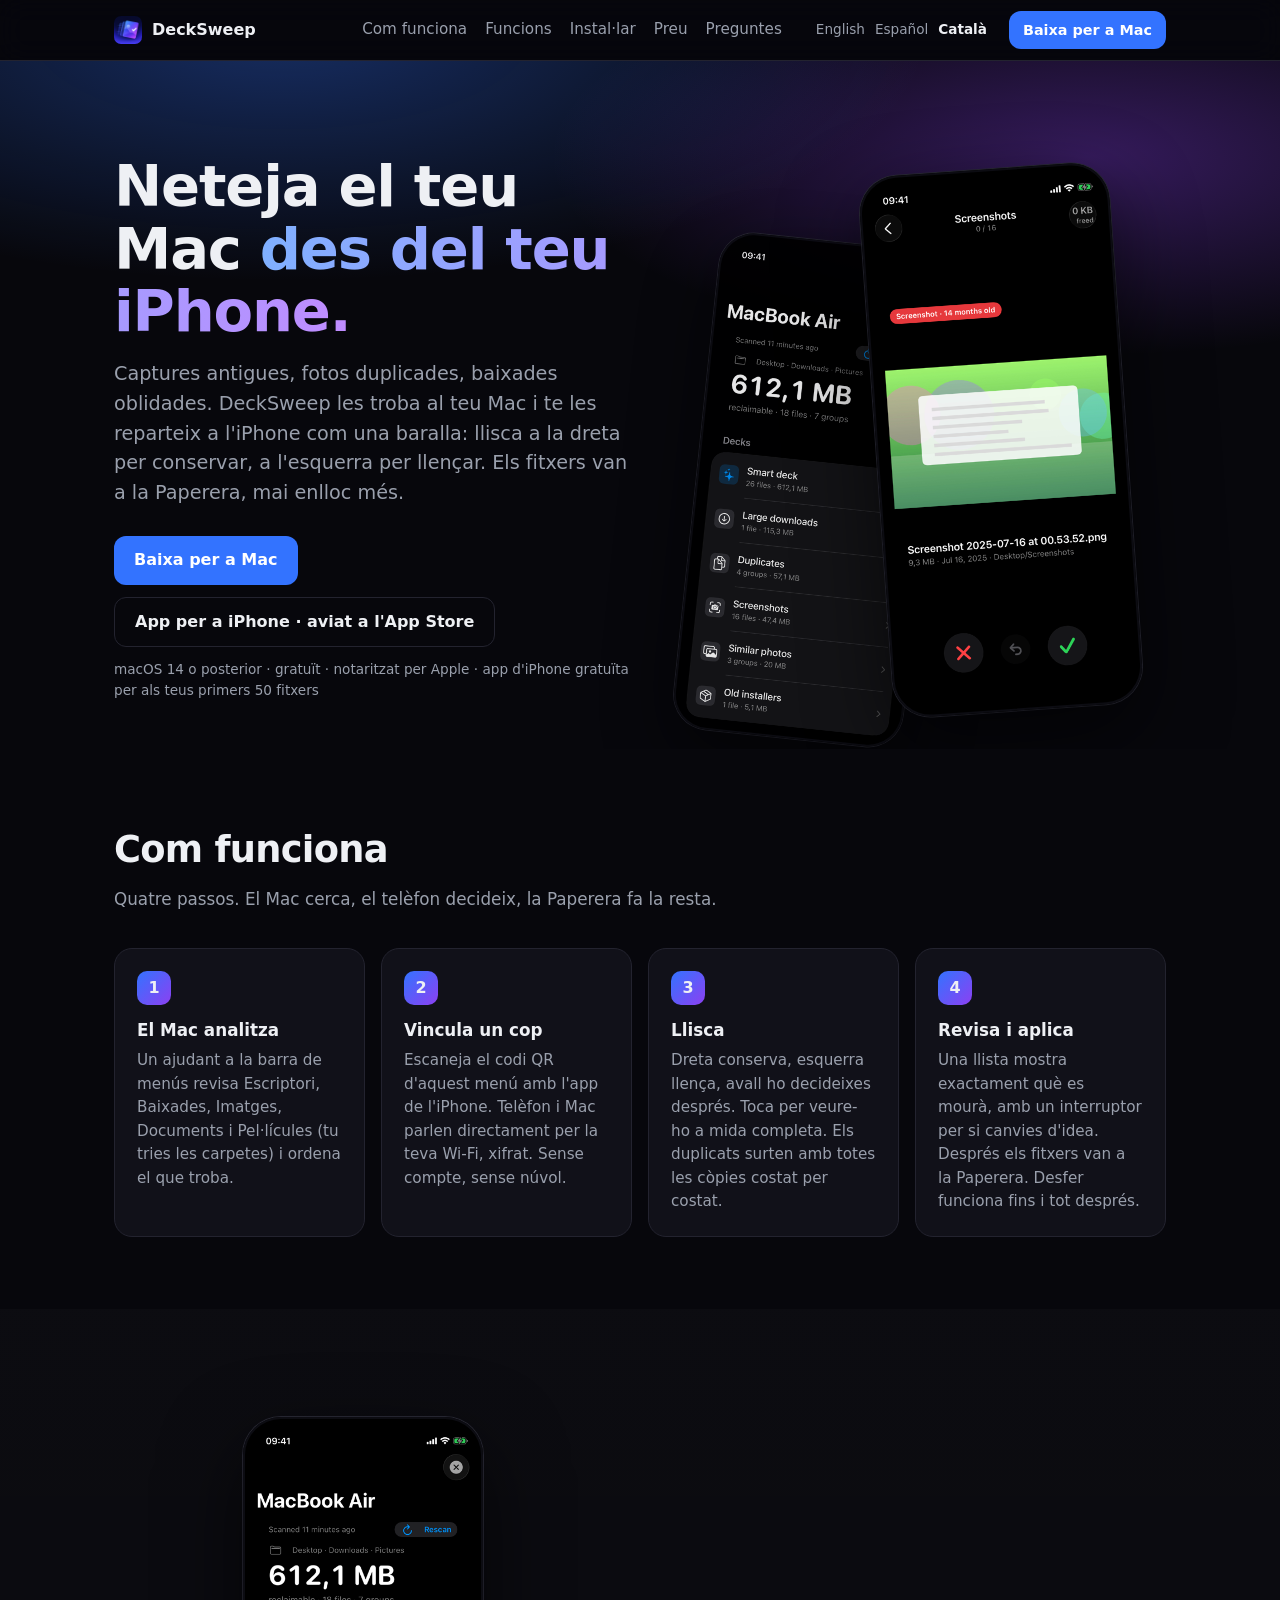
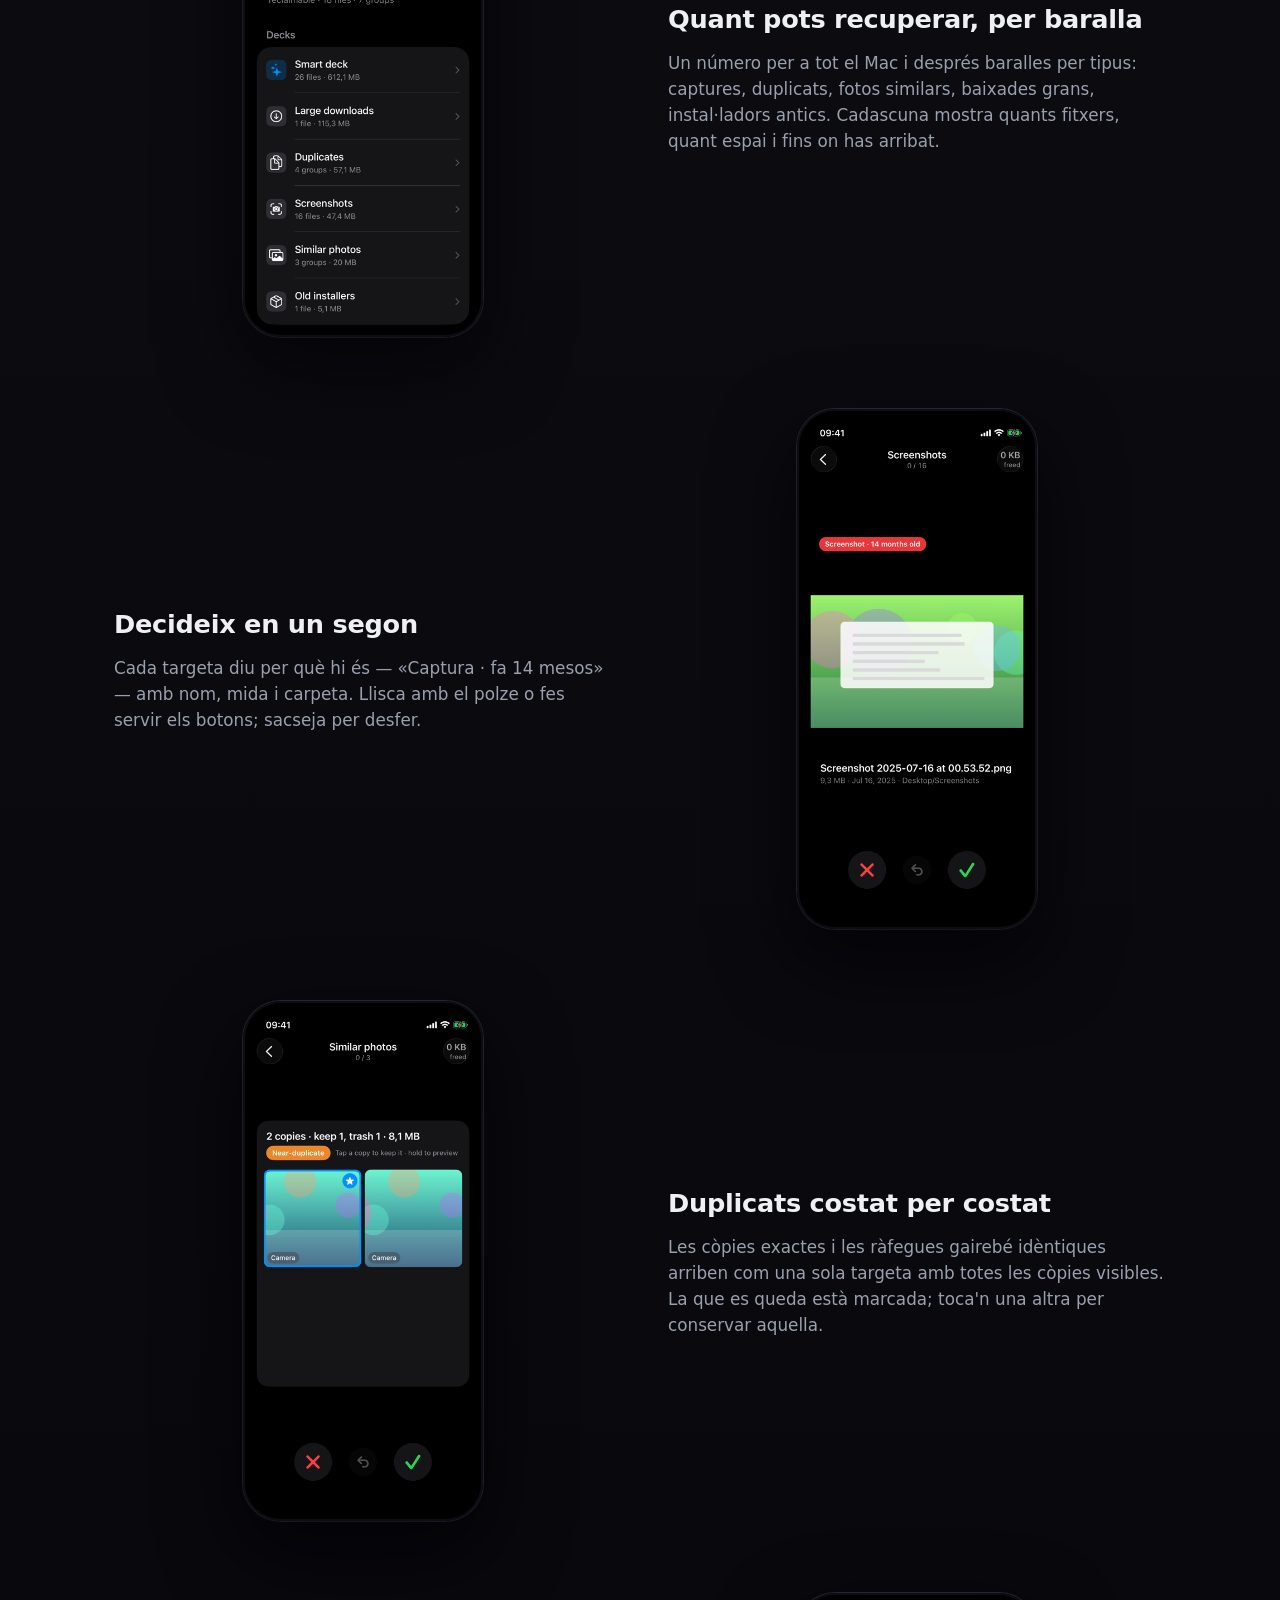
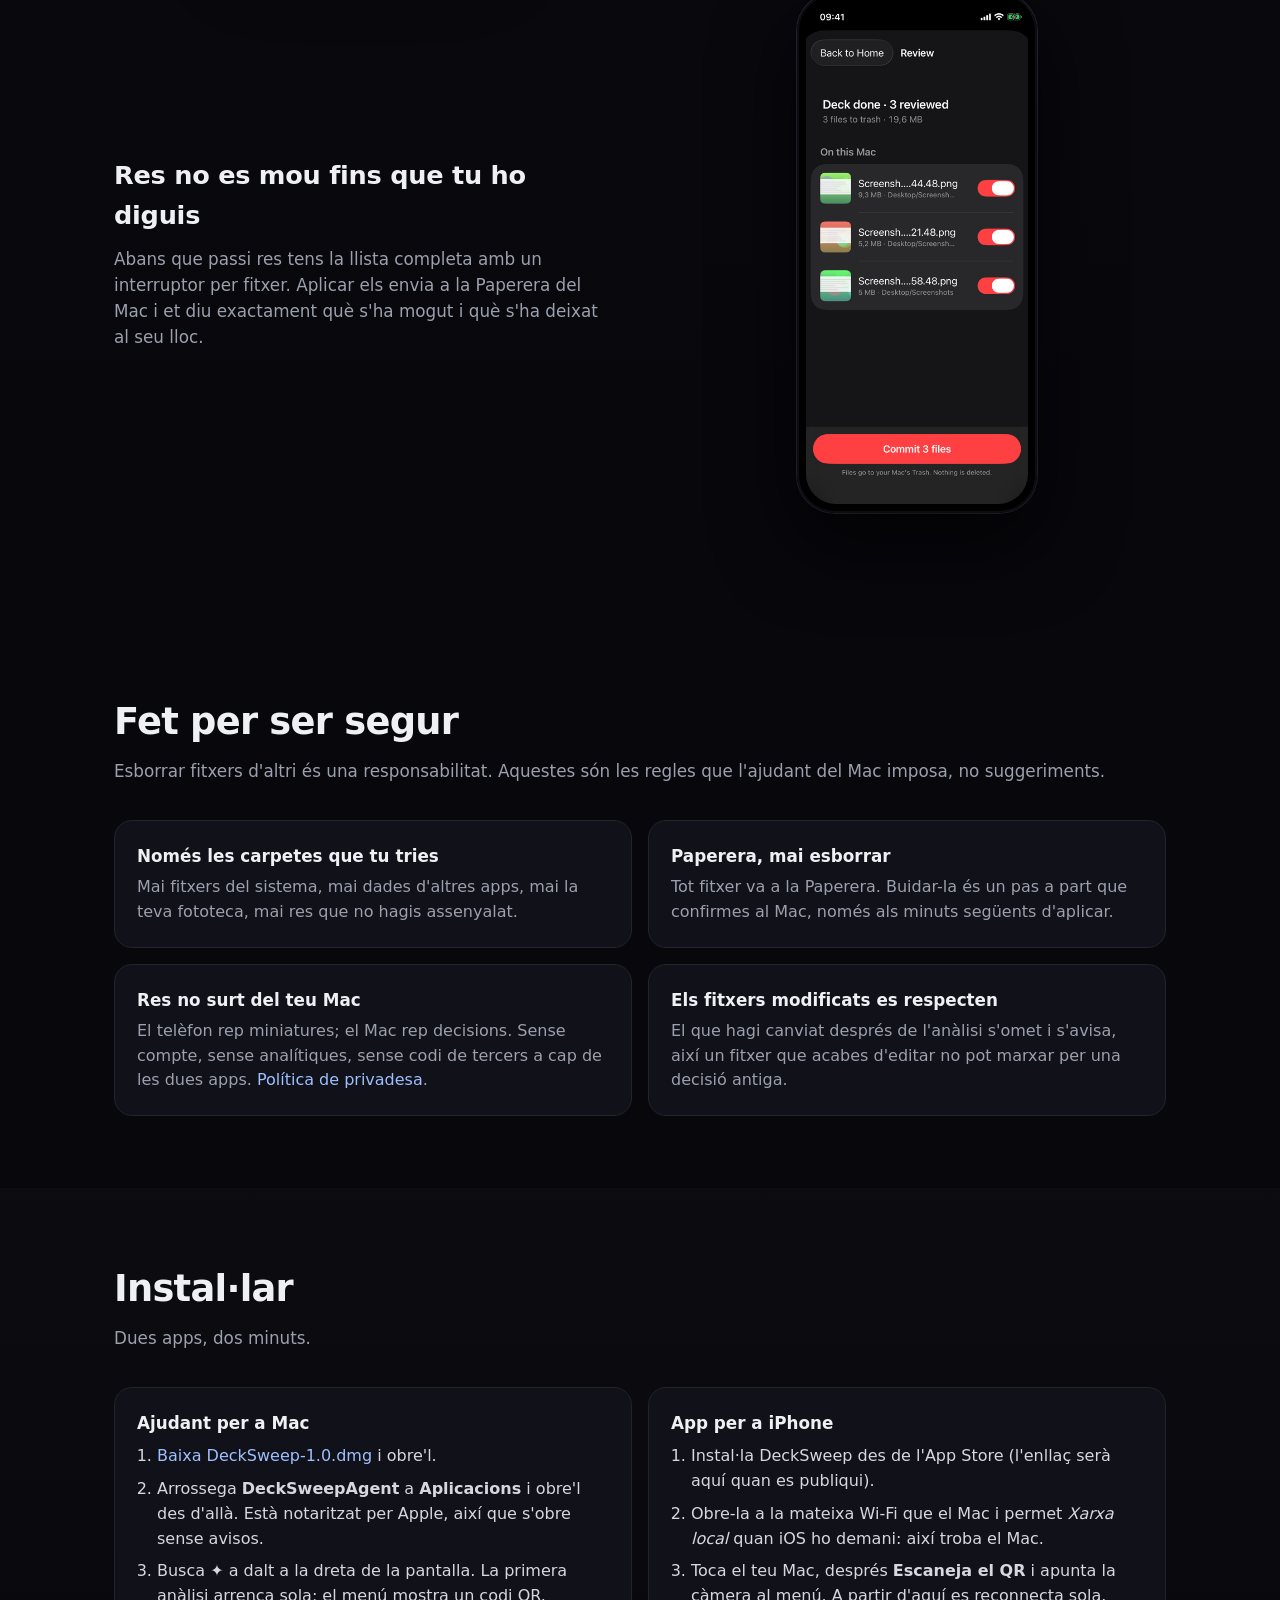
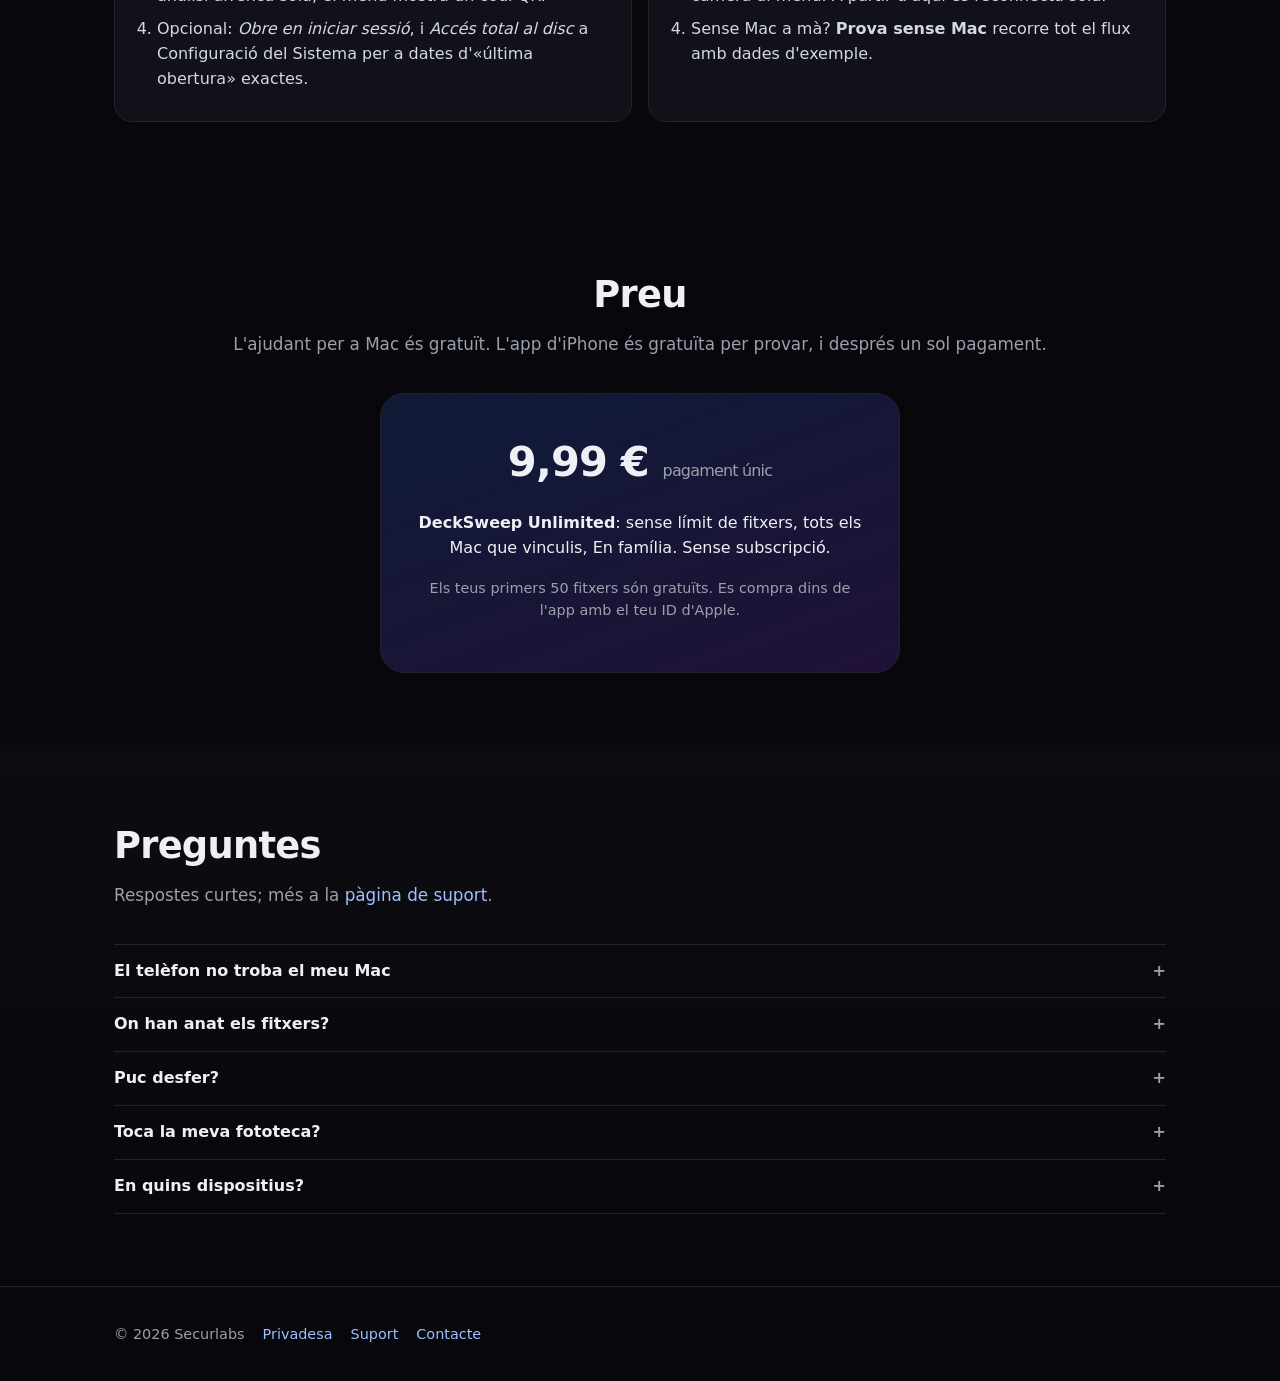
==== ca/index.html @ a32e31b1 "Site in en/es/ca with language switcher and hreflang" ====
<!doctype html><html lang="ca"><head><meta charset="utf-8"><meta name="viewport" content="width=device-width,initial-scale=1"><title>DeckSweep — neteja el teu Mac lliscant des de l'iPhone</title><meta name="description" content="Un ajudant al Mac troba captures antigues, duplicats i baixades oblidades; tu els repasses lliscant a l&#x27;iPhone. Els fitxers van a la Paperera; res no surt del teu Mac."><link rel="alternate" hreflang="en" href="https://decksweep.securlabs.net/"><link rel="alternate" hreflang="es" href="https://decksweep.securlabs.net/es/"><link rel="alternate" hreflang="ca" href="https://decksweep.securlabs.net/ca/"><link rel="alternate" hreflang="x-default" href="https://decksweep.securlabs.net/"><link rel="icon" href="../img/icon.png"><link rel="stylesheet" href="../style.css?v=4"></head><body><nav><div class="wrap"><a class="brand" href="/ca/"><img src="../img/icon.png" alt="">DeckSweep</a><div class="links"><a href="#how">Com funciona</a><a href="#features">Funcions</a><a href="#install">Instal·lar</a><a href="#price">Preu</a><a href="#faq">Preguntes</a></div><div class="langs"><a class="" href="/">English</a><a class="" href="/es/">Español</a><a class="on" href="/ca/">Català</a></div><a class="btn small" href="../DeckSweep-1.0.dmg">Baixa per a Mac</a></div></nav><header class="hero"><div class="wrap"><div><h1>Neteja el teu Mac <span>des del teu iPhone.</span></h1><p class="sub">Captures antigues, fotos duplicades, baixades oblidades. DeckSweep les troba al teu Mac i te les reparteix a l'iPhone com una baralla: llisca a la dreta per conservar, a l'esquerra per llençar. Els fitxers van a la Paperera, mai enlloc més.</p><div class="cta"><a class="btn" href="../DeckSweep-1.0.dmg">Baixa per a Mac</a><a class="btn ghost" href="#install">App per a iPhone · aviat a l'App Store</a><span class="note">macOS 14 o posterior · gratuït · notaritzat per Apple · app d'iPhone gratuïta per als teus primers 50 fitxers</span></div></div><div class="phones"><div class="phone back"><img src="../img/01-home.png" alt=""></div><div class="phone front"><img src="../img/02-swipe.png" alt=""></div></div></div></header><section id="how"><div class="wrap"><h2>Com funciona</h2><p class="kicker">Quatre passos. El Mac cerca, el telèfon decideix, la Paperera fa la resta.</p><div class="steps"><div class="step"><div class="n">1</div><h3>El Mac analitza</h3><p>Un ajudant a la barra de menús revisa Escriptori, Baixades, Imatges, Documents i Pel·lícules (tu tries les carpetes) i ordena el que troba.</p></div><div class="step"><div class="n">2</div><h3>Vincula un cop</h3><p>Escaneja el codi QR d'aquest menú amb l'app de l'iPhone. Telèfon i Mac parlen directament per la teva Wi‑Fi, xifrat. Sense compte, sense núvol.</p></div><div class="step"><div class="n">3</div><h3>Llisca</h3><p>Dreta conserva, esquerra llença, avall ho decideixes després. Toca per veure-ho a mida completa. Els duplicats surten amb totes les còpies costat per costat.</p></div><div class="step"><div class="n">4</div><h3>Revisa i aplica</h3><p>Una llista mostra exactament què es mourà, amb un interruptor per si canvies d'idea. Després els fitxers van a la Paperera. Desfer funciona fins i tot després.</p></div></div></div></section><section id="features" class="alt"><div class="wrap"><div class="feature"><div class="shot"><div class="phone"><img src="../img/01-home.png" alt=""></div></div><div><h3>Quant pots recuperar, per baralla</h3><p>Un número per a tot el Mac i després baralles per tipus: captures, duplicats, fotos similars, baixades grans, instal·ladors antics. Cadascuna mostra quants fitxers, quant espai i fins on has arribat.</p></div></div><div class="feature"><div class="shot"><div class="phone"><img src="../img/02-swipe.png" alt=""></div></div><div><h3>Decideix en un segon</h3><p>Cada targeta diu per què hi és — «Captura · fa 14 mesos» — amb nom, mida i carpeta. Llisca amb el polze o fes servir els botons; sacseja per desfer.</p></div></div><div class="feature"><div class="shot"><div class="phone"><img src="../img/03-group.png" alt=""></div></div><div><h3>Duplicats costat per costat</h3><p>Les còpies exactes i les ràfegues gairebé idèntiques arriben com una sola targeta amb totes les còpies visibles. La que es queda està marcada; toca'n una altra per conservar aquella.</p></div></div><div class="feature"><div class="shot"><div class="phone"><img src="../img/04-review.png" alt=""></div></div><div><h3>Res no es mou fins que tu ho diguis</h3><p>Abans que passi res tens la llista completa amb un interruptor per fitxer. Aplicar els envia a la Paperera del Mac i et diu exactament què s'ha mogut i què s'ha deixat al seu lloc.</p></div></div></div></section><section><div class="wrap"><h2>Fet per ser segur</h2><p class="kicker">Esborrar fitxers d'altri és una responsabilitat. Aquestes són les regles que l'ajudant del Mac imposa, no suggeriments.</p><div class="cards"><div class="card"><h3>Només les carpetes que tu tries</h3><p>Mai fitxers del sistema, mai dades d'altres apps, mai la teva fototeca, mai res que no hagis assenyalat.</p></div><div class="card"><h3>Paperera, mai esborrar</h3><p>Tot fitxer va a la Paperera. Buidar-la és un pas a part que confirmes al Mac, només als minuts següents d'aplicar.</p></div><div class="card"><h3>Res no surt del teu Mac</h3><p>El telèfon rep miniatures; el Mac rep decisions. Sense compte, sense analítiques, sense codi de tercers a cap de les dues apps. <a href="/ca/privacy/">Política de privadesa</a>.</p></div><div class="card"><h3>Els fitxers modificats es respecten</h3><p>El que hagi canviat després de l'anàlisi s'omet i s'avisa, així un fitxer que acabes d'editar no pot marxar per una decisió antiga.</p></div></div></div></section><section id="install" class="alt"><div class="wrap"><h2>Instal·lar</h2><p class="kicker">Dues apps, dos minuts.</p><div class="install"><div class="card"><h3>Ajudant per a Mac</h3><ol><li><a href="../DeckSweep-1.0.dmg">Baixa DeckSweep-1.0.dmg</a> i obre'l.</li><li>Arrossega <b>DeckSweepAgent</b> a <b>Aplicacions</b> i obre'l des d'allà. Està notaritzat per Apple, així que s'obre sense avisos.</li><li>Busca ✦ a dalt a la dreta de la pantalla. La primera anàlisi arrenca sola; el menú mostra un codi QR.</li><li>Opcional: <i>Obre en iniciar sessió</i>, i <i>Accés total al disc</i> a Configuració del Sistema per a dates d'«última obertura» exactes.</li></ol></div><div class="card"><h3>App per a iPhone</h3><ol><li>Instal·la DeckSweep des de l'App Store (l'enllaç serà aquí quan es publiqui).</li><li>Obre-la a la mateixa Wi‑Fi que el Mac i permet <i>Xarxa local</i> quan iOS ho demani: així troba el Mac.</li><li>Toca el teu Mac, després <b>Escaneja el QR</b> i apunta la càmera al menú. A partir d'aquí es reconnecta sola.</li><li>Sense Mac a mà? <b>Prova sense Mac</b> recorre tot el flux amb dades d'exemple.</li></ol></div></div></div></section><section id="price"><div class="wrap"><h2 style="text-align:center">Preu</h2><p class="kicker" style="text-align:center">L'ajudant per a Mac és gratuït. L'app d'iPhone és gratuïta per provar, i després un sol pagament.</p><div class="price"><div class="big">9,99 € <small>pagament únic</small></div><p><b>DeckSweep Unlimited</b>: sense límit de fitxers, tots els Mac que vinculis, En família. Sense subscripció.</p><p class="note" style="color:var(--muted);font-size:.9rem">Els teus primers 50 fitxers són gratuïts. Es compra dins de l'app amb el teu ID d'Apple.</p></div></div></section><section id="faq" class="alt"><div class="wrap"><h2>Preguntes</h2><p class="kicker">Respostes curtes; més a la <a href="/ca/support/">pàgina de suport</a>.</p><details><summary>El telèfon no troba el meu Mac</summary><p>Tots dos a la mateixa Wi‑Fi, ✦ a la barra de menús del Mac, i <i>Xarxa local</i> permesa per a DeckSweep a la Configuració d'iOS.</p></details><details><summary>On han anat els fitxers?</summary><p>A la Paperera del teu Mac. Finder → Paperera, o <i>Mostra la Paperera</i> al menú. Res no s'esborra fins que buidis la Paperera tu mateix.</p></details><details><summary>Puc desfer?</summary><p>Sacseja el telèfon per a l'últim lliscament; fes servir la llista de revisió abans d'aplicar; després d'aplicar, el menú del Mac retorna els fitxers mentre encara siguin a la Paperera.</p></details><details><summary>Toca la meva fototeca?</summary><p>No. Mai no entra a fototeques, apps ni altres paquets.</p></details><details><summary>En quins dispositius?</summary><p>macOS 14 Sonoma o posterior, Apple silicon o Intel. iPhone amb iOS 17 o posterior.</p></details></div></section><footer><div class="wrap"><span>© 2026 Securlabs</span><a href="/ca/privacy/">Privadesa</a><a href="/ca/support/">Suport</a><a href="mailto:a.estevez@gmail.com">Contacte</a></div></footer></body></html>
---- style.css ----
:root{color-scheme:dark;--bg:#07070c;--panel:#111119;--line:#23232f;--text:#eef0f4;--muted:#9aa0ad;--accent:#3373ff;--accent2:#8c40f2;--radius:18px}
*{box-sizing:border-box}html{scroll-behavior:smooth}
body{margin:0;font-family:-apple-system,BlinkMacSystemFont,"SF Pro Text",Inter,system-ui,sans-serif;background:var(--bg);color:var(--text);line-height:1.55;-webkit-font-smoothing:antialiased}
a{color:#9ec0ff;text-decoration:none}a:hover{text-decoration:underline}
.wrap{max-width:1100px;margin:0 auto;padding:0 24px}
/* nav */
nav{position:sticky;top:0;z-index:10;backdrop-filter:saturate(180%) blur(14px);background:rgba(7,7,12,.7);border-bottom:1px solid var(--line)}
nav .wrap{display:flex;align-items:center;gap:22px;height:60px}
nav .brand{display:flex;align-items:center;gap:10px;font-weight:700;color:var(--text)}nav .brand img{width:28px;height:28px;border-radius:7px}
nav .links{display:flex;gap:18px;margin-left:auto;font-size:.95rem}nav .links a{color:var(--muted)}nav .links a:hover{color:var(--text);text-decoration:none}
.btn{display:inline-flex;align-items:center;gap:8px;background:var(--accent);color:#fff;padding:12px 20px;border-radius:12px;font-weight:600;white-space:nowrap}
.btn:hover{text-decoration:none;filter:brightness(1.08)}.btn.ghost{background:transparent;border:1px solid var(--line);color:var(--text)}
.btn.small{padding:8px 14px;font-size:.9rem}
/* hero */
.hero{position:relative;overflow:hidden;padding:88px 0 40px}
.hero::before{content:"";position:absolute;inset:-40% -20% auto -20%;height:120%;background:radial-gradient(60% 50% at 30% 30%,rgba(51,115,255,.35),transparent 60%),radial-gradient(50% 40% at 75% 45%,rgba(140,64,242,.35),transparent 60%);pointer-events:none}
.hero .wrap{position:relative;display:grid;grid-template-columns:1.1fr 1fr;gap:48px;align-items:center}
.hero h1{font-size:clamp(2.4rem,5vw,3.6rem);line-height:1.08;letter-spacing:-.02em;margin:0 0 16px}
.hero h1 span{background:linear-gradient(90deg,#7fb0ff,#c08cff);-webkit-background-clip:text;background-clip:text;color:transparent}
.hero p.sub{font-size:1.2rem;color:var(--muted);margin:0 0 28px;max-width:34rem}
.cta{display:flex;flex-wrap:wrap;gap:12px;align-items:center}.cta .note{width:100%;font-size:.85rem;color:var(--muted)}
/* phones */
.phones{position:relative;height:560px}
.phone{position:absolute;width:250px;aspect-ratio:9/19.5;background:#000;border-radius:38px;padding:9px;box-shadow:0 30px 80px rgba(0,0,0,.6),0 0 0 1px #2a2a36,inset 0 0 0 2px #0c0c12}
.phone img{width:100%;height:100%;object-fit:cover;border-radius:30px;display:block}
.phone.front{right:40px;top:20px;transform:rotate(-4deg)}.phone.back{right:230px;top:70px;transform:rotate(6deg) scale(.92);opacity:.9}
/* sections */
section{padding:72px 0}section.alt{background:linear-gradient(180deg,rgba(255,255,255,.02),transparent)}
h2{font-size:clamp(1.7rem,3vw,2.3rem);letter-spacing:-.02em;margin:0 0 8px}p.kicker{color:var(--muted);margin:0 0 36px;font-size:1.05rem}
.steps{display:grid;grid-template-columns:repeat(4,1fr);gap:16px}
.step{background:var(--panel);border:1px solid var(--line);border-radius:var(--radius);padding:22px}
.step .n{width:34px;height:34px;border-radius:10px;background:linear-gradient(135deg,var(--accent),var(--accent2));display:grid;place-items:center;font-weight:700;margin-bottom:12px}
.step h3{margin:0 0 6px;font-size:1.05rem}.step p{margin:0;color:var(--muted);font-size:.95rem}
.feature{display:grid;grid-template-columns:1fr 1fr;gap:56px;align-items:center;padding:36px 0}
.feature:nth-child(even) .shot{order:2}
.feature h3{font-size:1.6rem;margin:0 0 10px;letter-spacing:-.01em}.feature p{color:var(--muted);font-size:1.05rem;margin:0}
.feature .shot{display:flex;justify-content:center}.feature .phone{position:static;width:240px;transform:none}
.cards{display:grid;grid-template-columns:repeat(2,1fr);gap:16px}
.card{background:var(--panel);border:1px solid var(--line);border-radius:var(--radius);padding:22px}.card h3{margin:0 0 6px;font-size:1.05rem}.card p{margin:0;color:var(--muted)}
.install{display:grid;grid-template-columns:1fr 1fr;gap:16px}.install ol{margin:0;padding-left:20px}.install li{margin:.5em 0;color:#d5d8e0}
.price{max-width:520px;margin:0 auto;text-align:center;background:linear-gradient(160deg,rgba(51,115,255,.18),rgba(140,64,242,.18));border:1px solid var(--line);border-radius:24px;padding:36px}
.price .big{font-size:2.6rem;font-weight:800;letter-spacing:-.02em}.price .big small{font-size:1rem;color:var(--muted);font-weight:500}
details{border-top:1px solid var(--line);padding:14px 0}details:last-child{border-bottom:1px solid var(--line)}summary{cursor:pointer;font-weight:600;list-style:none;display:flex;justify-content:space-between}summary::after{content:"+";color:var(--muted)}details[open] summary::after{content:"–"}details p{color:var(--muted);margin:10px 0 0}
footer{padding:36px 0;color:var(--muted);font-size:.9rem;border-top:1px solid var(--line)}footer .wrap{display:flex;gap:18px;flex-wrap:wrap}
/* docs pages */
main.doc{max-width:720px;margin:0 auto;padding:48px 24px}
@media (max-width:860px){.hero{padding-top:40px}.hero .wrap{grid-template-columns:1fr;gap:16px}.phones{height:540px;order:-1;margin-bottom:8px}.phone{width:180px}.phone.front{right:6%;top:0}.phone.back{right:48%;top:36px}.steps,.cards,.install{grid-template-columns:1fr}.feature{grid-template-columns:1fr;gap:24px}.feature:nth-child(even) .shot{order:0}nav .links{display:none}}
.langs{display:flex;gap:10px;font-size:.85rem;margin-left:12px}.langs a{color:var(--muted)}.langs a.on{color:var(--text);font-weight:600}.langs a:hover{text-decoration:none;color:var(--text)}
@media (max-width:860px){.langs{margin-left:auto}}
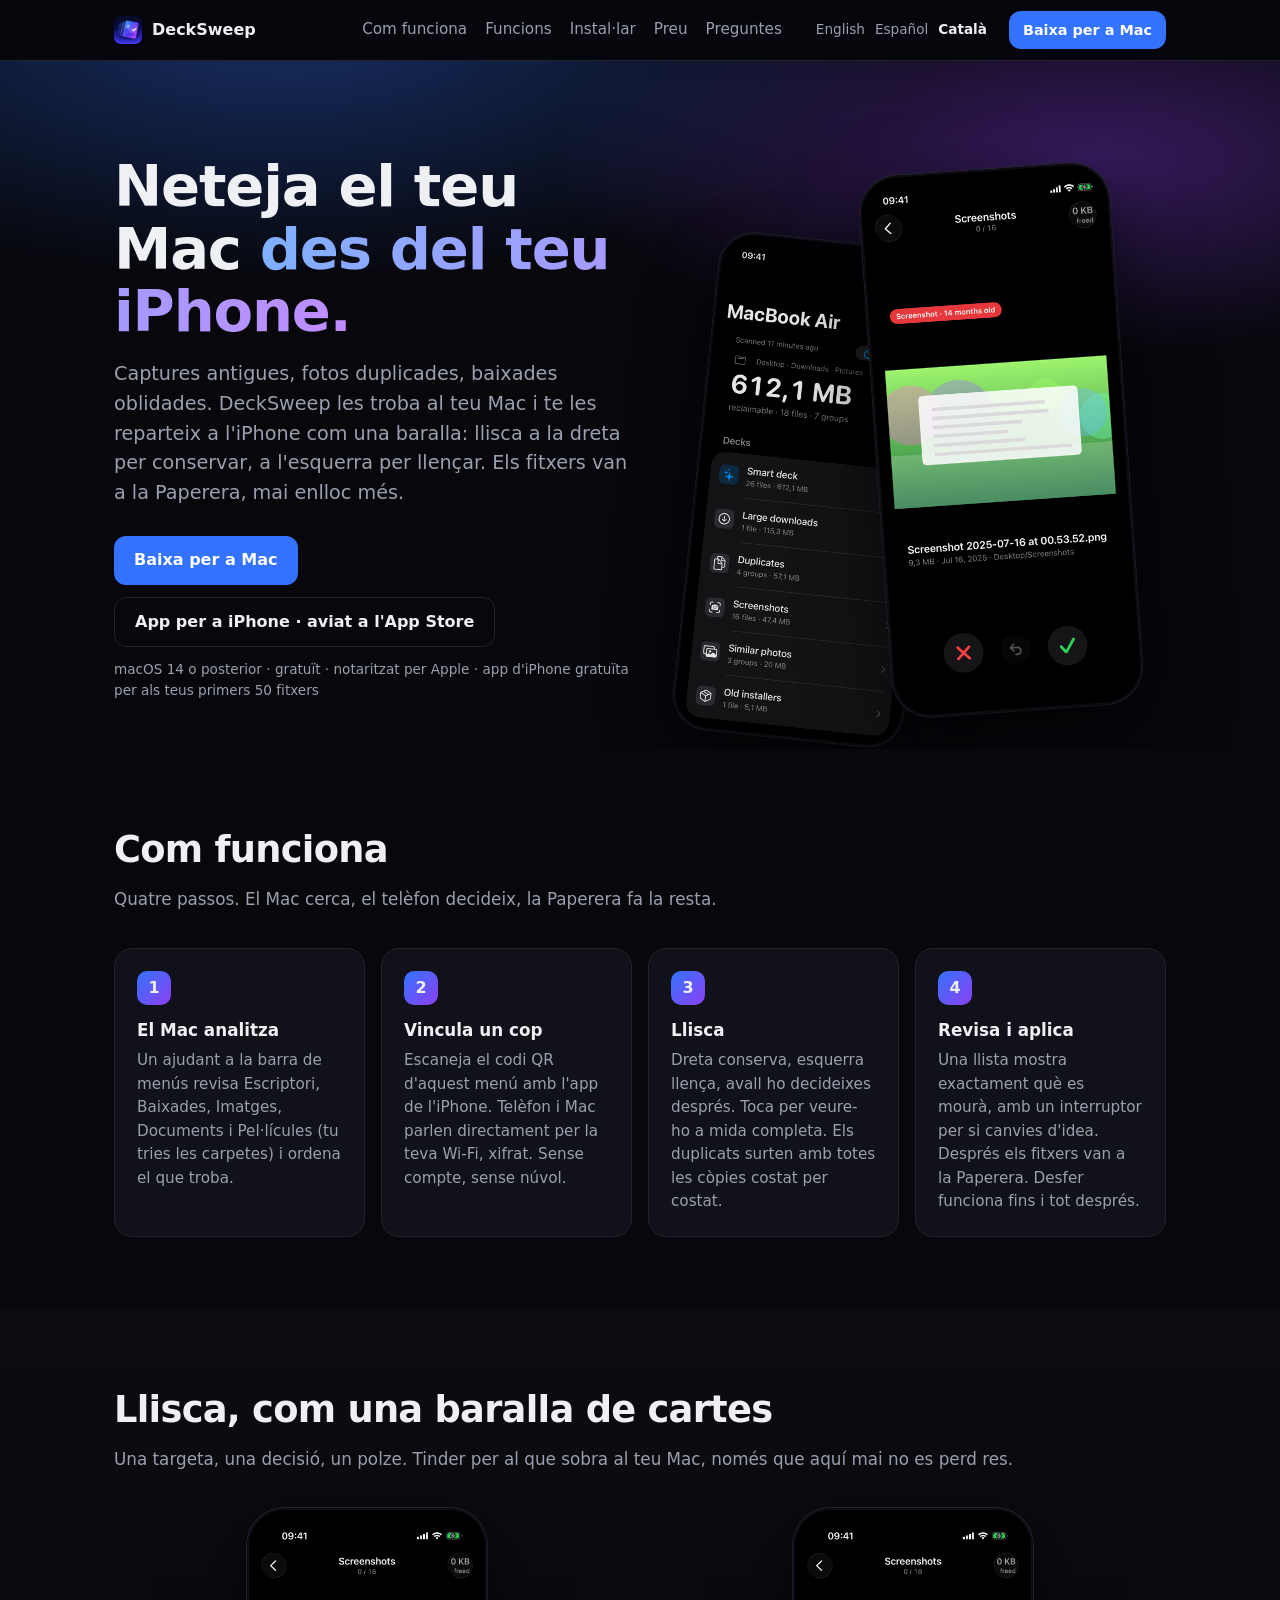
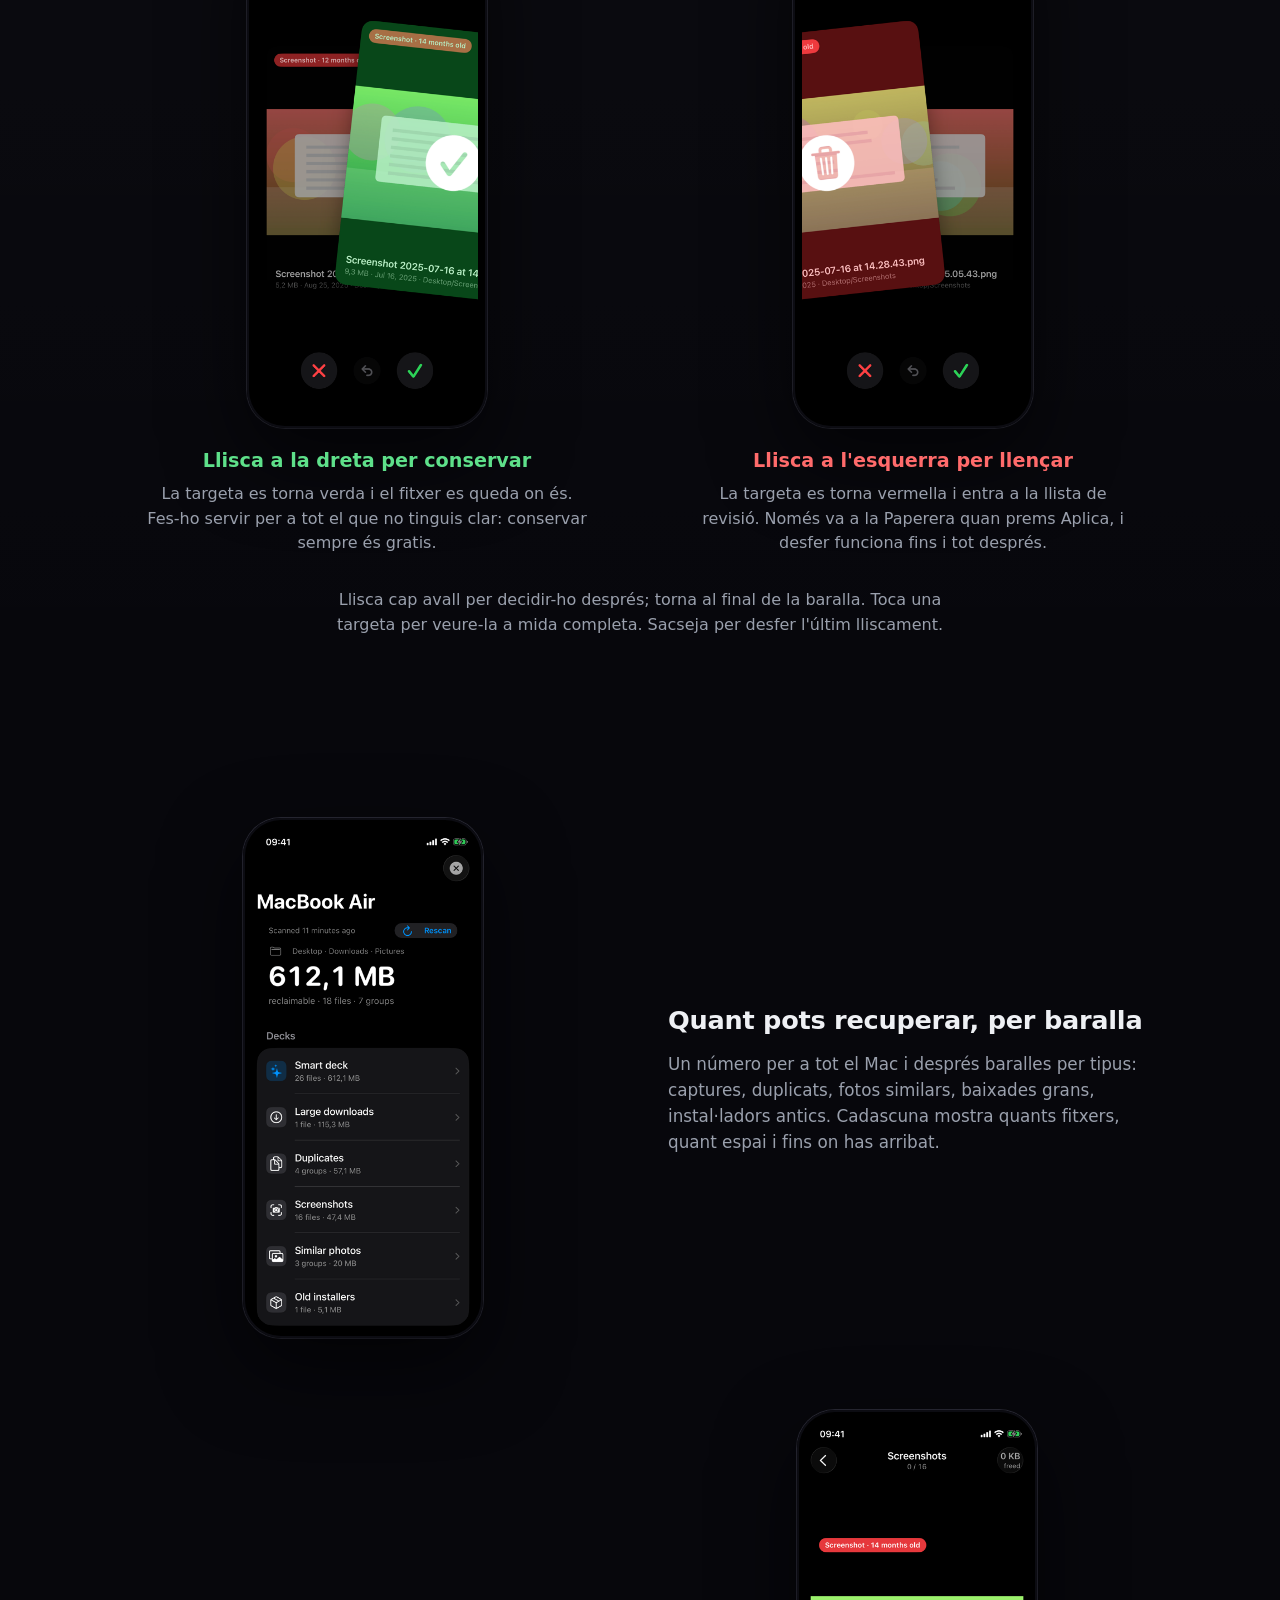
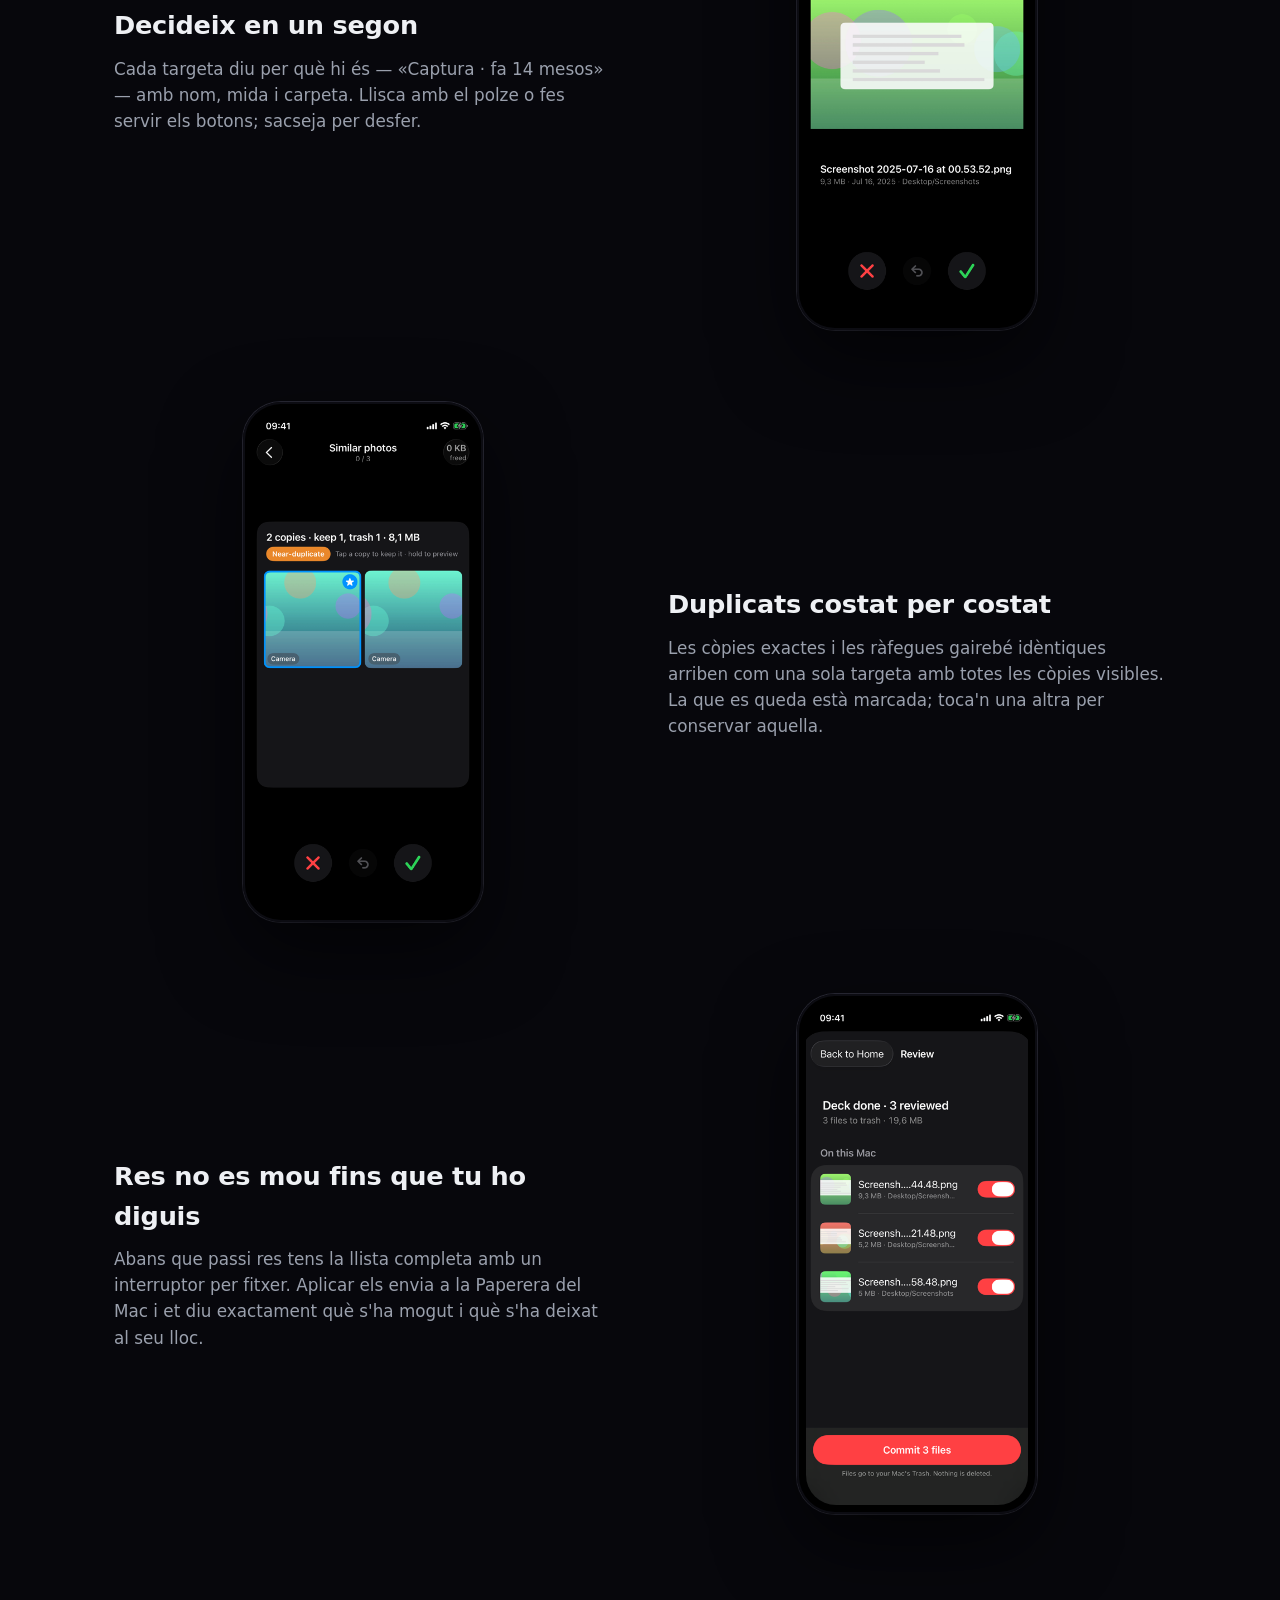
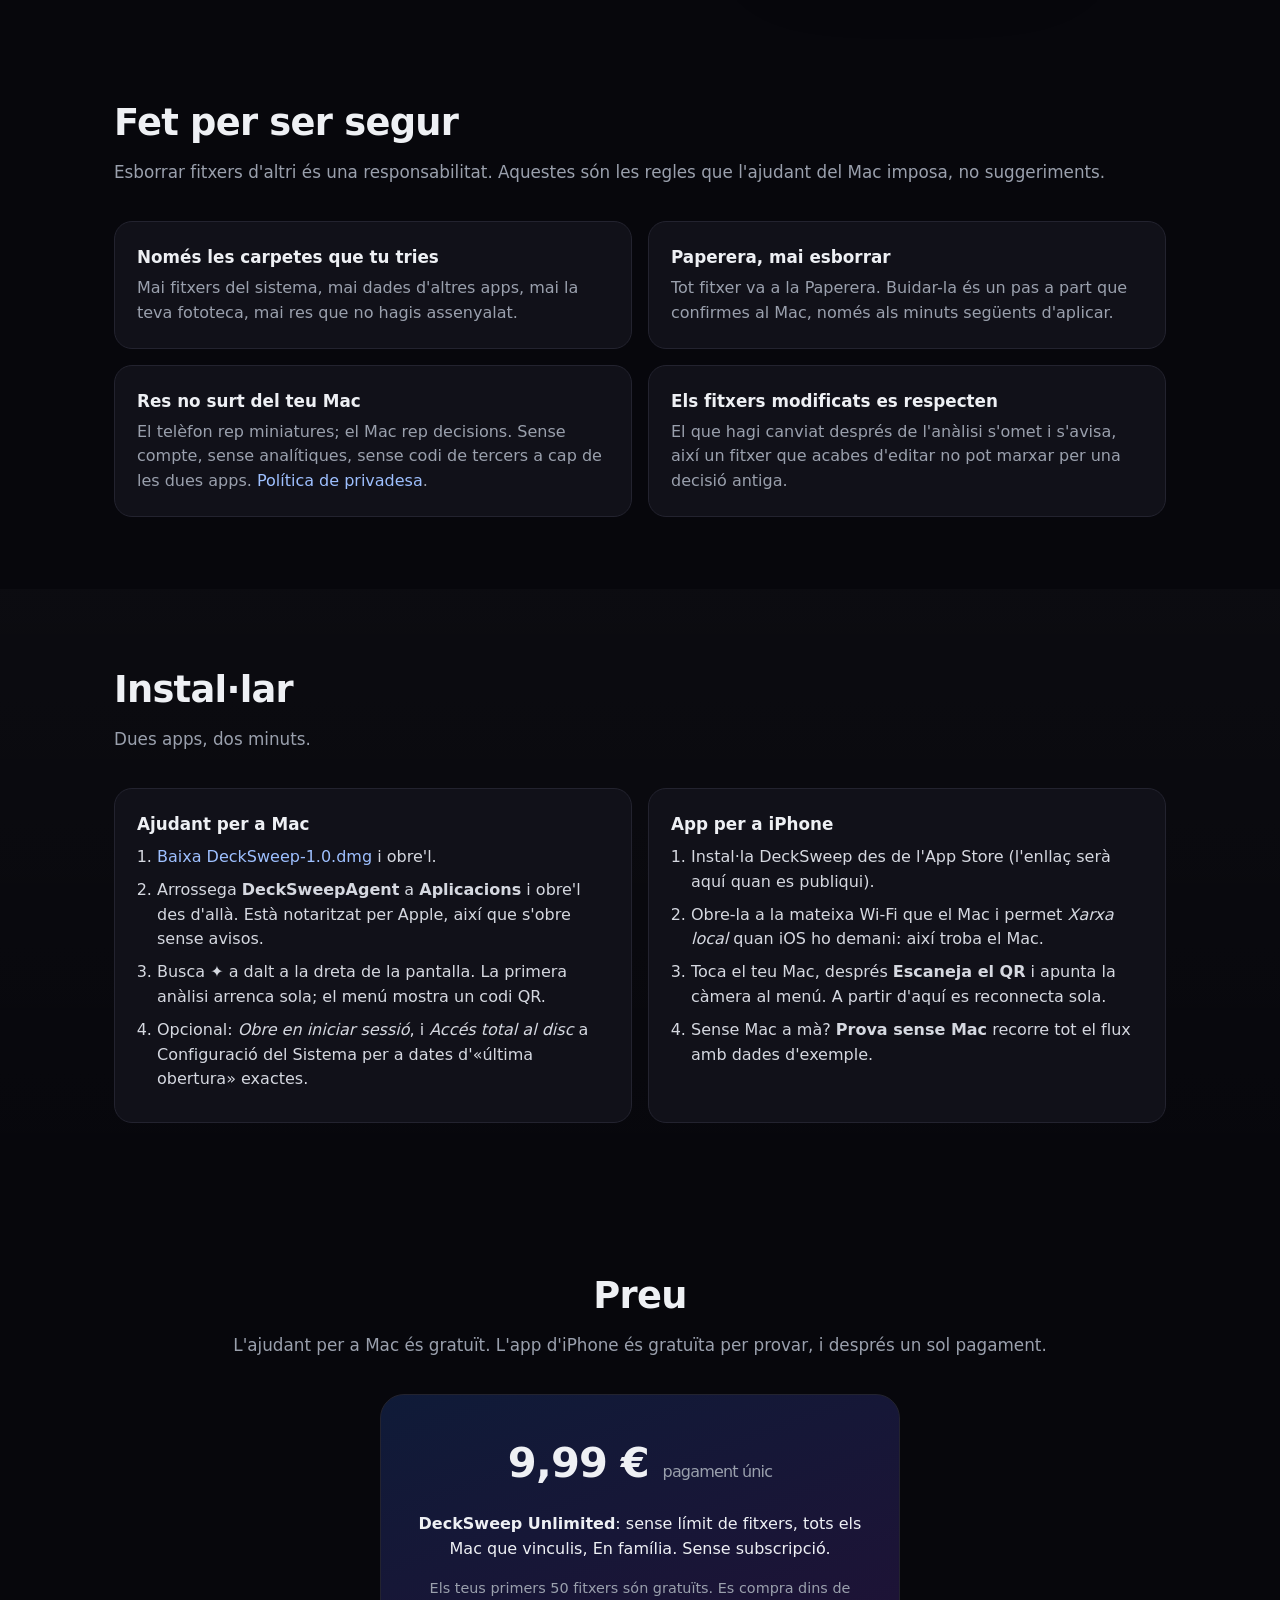
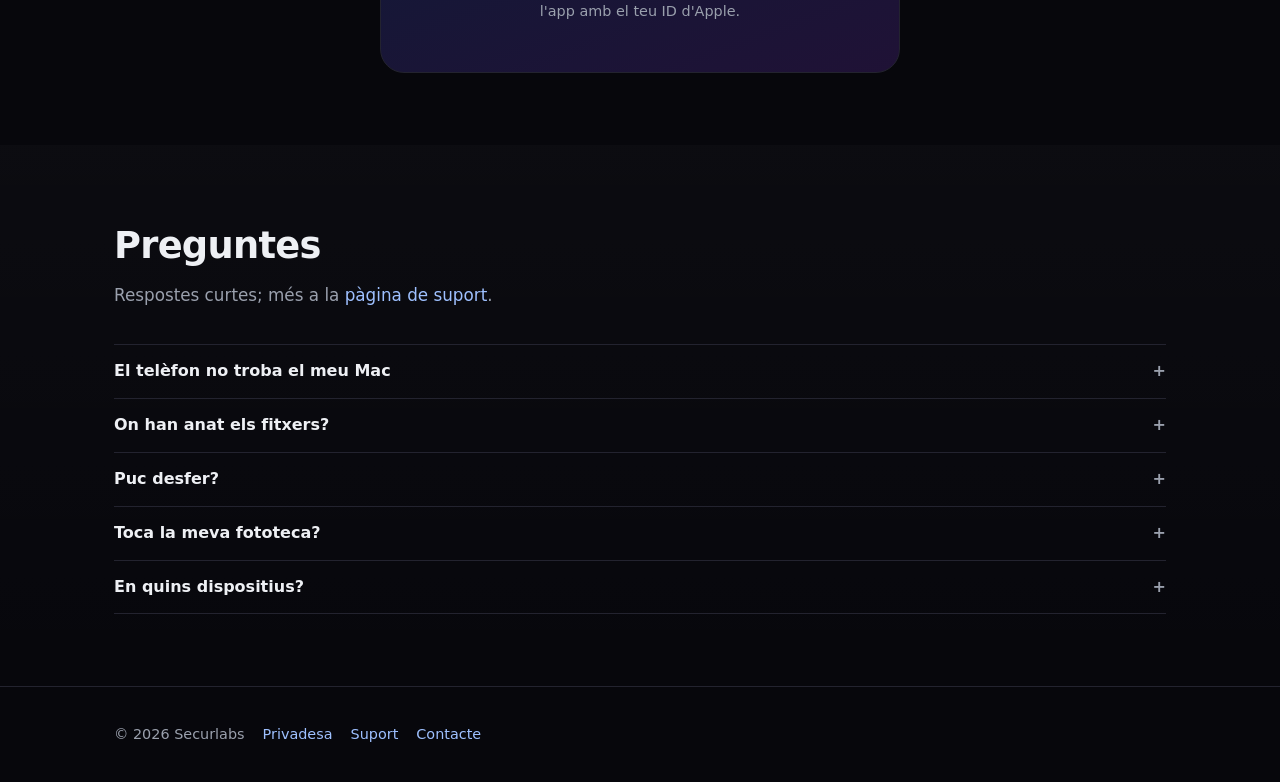
==== commit 444ce4fa: "Swipe section: keep/trash mid-swipe, three languages" ====
--- a/ca/index.html
+++ b/ca/index.html
@@ -1 +1 @@
-<!doctype html><html lang="ca"><head><meta charset="utf-8"><meta name="viewport" content="width=device-width,initial-scale=1"><title>DeckSweep — neteja el teu Mac lliscant des de l'iPhone</title><meta name="description" content="Un ajudant al Mac troba captures antigues, duplicats i baixades oblidades; tu els repasses lliscant a l&#x27;iPhone. Els fitxers van a la Paperera; res no surt del teu Mac."><link rel="alternate" hreflang="en" href="https://decksweep.securlabs.net/"><link rel="alternate" hreflang="es" href="https://decksweep.securlabs.net/es/"><link rel="alternate" hreflang="ca" href="https://decksweep.securlabs.net/ca/"><link rel="alternate" hreflang="x-default" href="https://decksweep.securlabs.net/"><link rel="icon" href="../img/icon.png"><link rel="stylesheet" href="../style.css?v=4"></head><body><nav><div class="wrap"><a class="brand" href="/ca/"><img src="../img/icon.png" alt="">DeckSweep</a><div class="links"><a href="#how">Com funciona</a><a href="#features">Funcions</a><a href="#install">Instal·lar</a><a href="#price">Preu</a><a href="#faq">Preguntes</a></div><div class="langs"><a class="" href="/">English</a><a class="" href="/es/">Español</a><a class="on" href="/ca/">Català</a></div><a class="btn small" href="../DeckSweep-1.0.dmg">Baixa per a Mac</a></div></nav><header class="hero"><div class="wrap"><div><h1>Neteja el teu Mac <span>des del teu iPhone.</span></h1><p class="sub">Captures antigues, fotos duplicades, baixades oblidades. DeckSweep les troba al teu Mac i te les reparteix a l'iPhone com una baralla: llisca a la dreta per conservar, a l'esquerra per llençar. Els fitxers van a la Paperera, mai enlloc més.</p><div class="cta"><a class="btn" href="../DeckSweep-1.0.dmg">Baixa per a Mac</a><a class="btn ghost" href="#install">App per a iPhone · aviat a l'App Store</a><span class="note">macOS 14 o posterior · gratuït · notaritzat per Apple · app d'iPhone gratuïta per als teus primers 50 fitxers</span></div></div><div class="phones"><div class="phone back"><img src="../img/01-home.png" alt=""></div><div class="phone front"><img src="../img/02-swipe.png" alt=""></div></div></div></header><section id="how"><div class="wrap"><h2>Com funciona</h2><p class="kicker">Quatre passos. El Mac cerca, el telèfon decideix, la Paperera fa la resta.</p><div class="steps"><div class="step"><div class="n">1</div><h3>El Mac analitza</h3><p>Un ajudant a la barra de menús revisa Escriptori, Baixades, Imatges, Documents i Pel·lícules (tu tries les carpetes) i ordena el que troba.</p></div><div class="step"><div class="n">2</div><h3>Vincula un cop</h3><p>Escaneja el codi QR d'aquest menú amb l'app de l'iPhone. Telèfon i Mac parlen directament per la teva Wi‑Fi, xifrat. Sense compte, sense núvol.</p></div><div class="step"><div class="n">3</div><h3>Llisca</h3><p>Dreta conserva, esquerra llença, avall ho decideixes després. Toca per veure-ho a mida completa. Els duplicats surten amb totes les còpies costat per costat.</p></div><div class="step"><div class="n">4</div><h3>Revisa i aplica</h3><p>Una llista mostra exactament què es mourà, amb un interruptor per si canvies d'idea. Després els fitxers van a la Paperera. Desfer funciona fins i tot després.</p></div></div></div></section><section id="features" class="alt"><div class="wrap"><div class="feature"><div class="shot"><div class="phone"><img src="../img/01-home.png" alt=""></div></div><div><h3>Quant pots recuperar, per baralla</h3><p>Un número per a tot el Mac i després baralles per tipus: captures, duplicats, fotos similars, baixades grans, instal·ladors antics. Cadascuna mostra quants fitxers, quant espai i fins on has arribat.</p></div></div><div class="feature"><div class="shot"><div class="phone"><img src="../img/02-swipe.png" alt=""></div></div><div><h3>Decideix en un segon</h3><p>Cada targeta diu per què hi és — «Captura · fa 14 mesos» — amb nom, mida i carpeta. Llisca amb el polze o fes servir els botons; sacseja per desfer.</p></div></div><div class="feature"><div class="shot"><div class="phone"><img src="../img/03-group.png" alt=""></div></div><div><h3>Duplicats costat per costat</h3><p>Les còpies exactes i les ràfegues gairebé idèntiques arriben com una sola targeta amb totes les còpies visibles. La que es queda està marcada; toca'n una altra per conservar aquella.</p></div></div><div class="feature"><div class="shot"><div class="phone"><img src="../img/04-review.png" alt=""></div></div><div><h3>Res no es mou fins que tu ho diguis</h3><p>Abans que passi res tens la llista completa amb un interruptor per fitxer. Aplicar els envia a la Paperera del Mac i et diu exactament què s'ha mogut i què s'ha deixat al seu lloc.</p></div></div></div></section><section><div class="wrap"><h2>Fet per ser segur</h2><p class="kicker">Esborrar fitxers d'altri és una responsabilitat. Aquestes són les regles que l'ajudant del Mac imposa, no suggeriments.</p><div class="cards"><div class="card"><h3>Només les carpetes que tu tries</h3><p>Mai fitxers del sistema, mai dades d'altres apps, mai la teva fototeca, mai res que no hagis assenyalat.</p></div><div class="card"><h3>Paperera, mai esborrar</h3><p>Tot fitxer va a la Paperera. Buidar-la és un pas a part que confirmes al Mac, només als minuts següents d'aplicar.</p></div><div class="card"><h3>Res no surt del teu Mac</h3><p>El telèfon rep miniatures; el Mac rep decisions. Sense compte, sense analítiques, sense codi de tercers a cap de les dues apps. <a href="/ca/privacy/">Política de privadesa</a>.</p></div><div class="card"><h3>Els fitxers modificats es respecten</h3><p>El que hagi canviat després de l'anàlisi s'omet i s'avisa, així un fitxer que acabes d'editar no pot marxar per una decisió antiga.</p></div></div></div></section><section id="install" class="alt"><div class="wrap"><h2>Instal·lar</h2><p class="kicker">Dues apps, dos minuts.</p><div class="install"><div class="card"><h3>Ajudant per a Mac</h3><ol><li><a href="../DeckSweep-1.0.dmg">Baixa DeckSweep-1.0.dmg</a> i obre'l.</li><li>Arrossega <b>DeckSweepAgent</b> a <b>Aplicacions</b> i obre'l des d'allà. Està notaritzat per Apple, així que s'obre sense avisos.</li><li>Busca ✦ a dalt a la dreta de la pantalla. La primera anàlisi arrenca sola; el menú mostra un codi QR.</li><li>Opcional: <i>Obre en iniciar sessió</i>, i <i>Accés total al disc</i> a Configuració del Sistema per a dates d'«última obertura» exactes.</li></ol></div><div class="card"><h3>App per a iPhone</h3><ol><li>Instal·la DeckSweep des de l'App Store (l'enllaç serà aquí quan es publiqui).</li><li>Obre-la a la mateixa Wi‑Fi que el Mac i permet <i>Xarxa local</i> quan iOS ho demani: així troba el Mac.</li><li>Toca el teu Mac, després <b>Escaneja el QR</b> i apunta la càmera al menú. A partir d'aquí es reconnecta sola.</li><li>Sense Mac a mà? <b>Prova sense Mac</b> recorre tot el flux amb dades d'exemple.</li></ol></div></div></div></section><section id="price"><div class="wrap"><h2 style="text-align:center">Preu</h2><p class="kicker" style="text-align:center">L'ajudant per a Mac és gratuït. L'app d'iPhone és gratuïta per provar, i després un sol pagament.</p><div class="price"><div class="big">9,99 € <small>pagament únic</small></div><p><b>DeckSweep Unlimited</b>: sense límit de fitxers, tots els Mac que vinculis, En família. Sense subscripció.</p><p class="note" style="color:var(--muted);font-size:.9rem">Els teus primers 50 fitxers són gratuïts. Es compra dins de l'app amb el teu ID d'Apple.</p></div></div></section><section id="faq" class="alt"><div class="wrap"><h2>Preguntes</h2><p class="kicker">Respostes curtes; més a la <a href="/ca/support/">pàgina de suport</a>.</p><details><summary>El telèfon no troba el meu Mac</summary><p>Tots dos a la mateixa Wi‑Fi, ✦ a la barra de menús del Mac, i <i>Xarxa local</i> permesa per a DeckSweep a la Configuració d'iOS.</p></details><details><summary>On han anat els fitxers?</summary><p>A la Paperera del teu Mac. Finder → Paperera, o <i>Mostra la Paperera</i> al menú. Res no s'esborra fins que buidis la Paperera tu mateix.</p></details><details><summary>Puc desfer?</summary><p>Sacseja el telèfon per a l'últim lliscament; fes servir la llista de revisió abans d'aplicar; després d'aplicar, el menú del Mac retorna els fitxers mentre encara siguin a la Paperera.</p></details><details><summary>Toca la meva fototeca?</summary><p>No. Mai no entra a fototeques, apps ni altres paquets.</p></details><details><summary>En quins dispositius?</summary><p>macOS 14 Sonoma o posterior, Apple silicon o Intel. iPhone amb iOS 17 o posterior.</p></details></div></section><footer><div class="wrap"><span>© 2026 Securlabs</span><a href="/ca/privacy/">Privadesa</a><a href="/ca/support/">Suport</a><a href="mailto:a.estevez@gmail.com">Contacte</a></div></footer></body></html>+<!doctype html><html lang="ca"><head><meta charset="utf-8"><meta name="viewport" content="width=device-width,initial-scale=1"><title>DeckSweep — neteja el teu Mac lliscant des de l'iPhone</title><meta name="description" content="Un ajudant al Mac troba captures antigues, duplicats i baixades oblidades; tu els repasses lliscant a l&#x27;iPhone. Els fitxers van a la Paperera; res no surt del teu Mac."><link rel="alternate" hreflang="en" href="https://decksweep.securlabs.net/"><link rel="alternate" hreflang="es" href="https://decksweep.securlabs.net/es/"><link rel="alternate" hreflang="ca" href="https://decksweep.securlabs.net/ca/"><link rel="alternate" hreflang="x-default" href="https://decksweep.securlabs.net/"><link rel="icon" href="../img/icon.png"><link rel="stylesheet" href="../style.css?v=5"></head><body><nav><div class="wrap"><a class="brand" href="/ca/"><img src="../img/icon.png" alt="">DeckSweep</a><div class="links"><a href="#how">Com funciona</a><a href="#features">Funcions</a><a href="#install">Instal·lar</a><a href="#price">Preu</a><a href="#faq">Preguntes</a></div><div class="langs"><a class="" href="/">English</a><a class="" href="/es/">Español</a><a class="on" href="/ca/">Català</a></div><a class="btn small" href="../DeckSweep-1.0.dmg">Baixa per a Mac</a></div></nav><header class="hero"><div class="wrap"><div><h1>Neteja el teu Mac <span>des del teu iPhone.</span></h1><p class="sub">Captures antigues, fotos duplicades, baixades oblidades. DeckSweep les troba al teu Mac i te les reparteix a l'iPhone com una baralla: llisca a la dreta per conservar, a l'esquerra per llençar. Els fitxers van a la Paperera, mai enlloc més.</p><div class="cta"><a class="btn" href="../DeckSweep-1.0.dmg">Baixa per a Mac</a><a class="btn ghost" href="#install">App per a iPhone · aviat a l'App Store</a><span class="note">macOS 14 o posterior · gratuït · notaritzat per Apple · app d'iPhone gratuïta per als teus primers 50 fitxers</span></div></div><div class="phones"><div class="phone back"><img src="../img/01-home.png" alt=""></div><div class="phone front"><img src="../img/02-swipe.png" alt=""></div></div></div></header><section id="how"><div class="wrap"><h2>Com funciona</h2><p class="kicker">Quatre passos. El Mac cerca, el telèfon decideix, la Paperera fa la resta.</p><div class="steps"><div class="step"><div class="n">1</div><h3>El Mac analitza</h3><p>Un ajudant a la barra de menús revisa Escriptori, Baixades, Imatges, Documents i Pel·lícules (tu tries les carpetes) i ordena el que troba.</p></div><div class="step"><div class="n">2</div><h3>Vincula un cop</h3><p>Escaneja el codi QR d'aquest menú amb l'app de l'iPhone. Telèfon i Mac parlen directament per la teva Wi‑Fi, xifrat. Sense compte, sense núvol.</p></div><div class="step"><div class="n">3</div><h3>Llisca</h3><p>Dreta conserva, esquerra llença, avall ho decideixes després. Toca per veure-ho a mida completa. Els duplicats surten amb totes les còpies costat per costat.</p></div><div class="step"><div class="n">4</div><h3>Revisa i aplica</h3><p>Una llista mostra exactament què es mourà, amb un interruptor per si canvies d'idea. Després els fitxers van a la Paperera. Desfer funciona fins i tot després.</p></div></div></div></section><section id="swipe" class="alt"><div class="wrap"><h2>Llisca, com una baralla de cartes</h2><p class="kicker">Una targeta, una decisió, un polze. Tinder per al que sobra al teu Mac, només que aquí mai no es perd res.</p><div class="swipe"><figure><div class="phone"><img src="../img/swipe-keep.png" alt=""></div><h3 class="keep">Llisca a la dreta per conservar</h3><p>La targeta es torna verda i el fitxer es queda on és. Fes-ho servir per a tot el que no tinguis clar: conservar sempre és gratis.</p></figure><figure><div class="phone"><img src="../img/swipe-trash.png" alt=""></div><h3 class="trash">Llisca a l'esquerra per llençar</h3><p>La targeta es torna vermella i entra a la llista de revisió. Només va a la Paperera quan prems Aplica, i desfer funciona fins i tot després.</p></figure></div><p class="more">Llisca cap avall per decidir-ho després; torna al final de la baralla. Toca una targeta per veure-la a mida completa. Sacseja per desfer l'últim lliscament.</p></div></section><section id="features"><div class="wrap"><div class="feature"><div class="shot"><div class="phone"><img src="../img/01-home.png" alt=""></div></div><div><h3>Quant pots recuperar, per baralla</h3><p>Un número per a tot el Mac i després baralles per tipus: captures, duplicats, fotos similars, baixades grans, instal·ladors antics. Cadascuna mostra quants fitxers, quant espai i fins on has arribat.</p></div></div><div class="feature"><div class="shot"><div class="phone"><img src="../img/02-swipe.png" alt=""></div></div><div><h3>Decideix en un segon</h3><p>Cada targeta diu per què hi és — «Captura · fa 14 mesos» — amb nom, mida i carpeta. Llisca amb el polze o fes servir els botons; sacseja per desfer.</p></div></div><div class="feature"><div class="shot"><div class="phone"><img src="../img/03-group.png" alt=""></div></div><div><h3>Duplicats costat per costat</h3><p>Les còpies exactes i les ràfegues gairebé idèntiques arriben com una sola targeta amb totes les còpies visibles. La que es queda està marcada; toca'n una altra per conservar aquella.</p></div></div><div class="feature"><div class="shot"><div class="phone"><img src="../img/04-review.png" alt=""></div></div><div><h3>Res no es mou fins que tu ho diguis</h3><p>Abans que passi res tens la llista completa amb un interruptor per fitxer. Aplicar els envia a la Paperera del Mac i et diu exactament què s'ha mogut i què s'ha deixat al seu lloc.</p></div></div></div></section><section><div class="wrap"><h2>Fet per ser segur</h2><p class="kicker">Esborrar fitxers d'altri és una responsabilitat. Aquestes són les regles que l'ajudant del Mac imposa, no suggeriments.</p><div class="cards"><div class="card"><h3>Només les carpetes que tu tries</h3><p>Mai fitxers del sistema, mai dades d'altres apps, mai la teva fototeca, mai res que no hagis assenyalat.</p></div><div class="card"><h3>Paperera, mai esborrar</h3><p>Tot fitxer va a la Paperera. Buidar-la és un pas a part que confirmes al Mac, només als minuts següents d'aplicar.</p></div><div class="card"><h3>Res no surt del teu Mac</h3><p>El telèfon rep miniatures; el Mac rep decisions. Sense compte, sense analítiques, sense codi de tercers a cap de les dues apps. <a href="/ca/privacy/">Política de privadesa</a>.</p></div><div class="card"><h3>Els fitxers modificats es respecten</h3><p>El que hagi canviat després de l'anàlisi s'omet i s'avisa, així un fitxer que acabes d'editar no pot marxar per una decisió antiga.</p></div></div></div></section><section id="install" class="alt"><div class="wrap"><h2>Instal·lar</h2><p class="kicker">Dues apps, dos minuts.</p><div class="install"><div class="card"><h3>Ajudant per a Mac</h3><ol><li><a href="../DeckSweep-1.0.dmg">Baixa DeckSweep-1.0.dmg</a> i obre'l.</li><li>Arrossega <b>DeckSweepAgent</b> a <b>Aplicacions</b> i obre'l des d'allà. Està notaritzat per Apple, així que s'obre sense avisos.</li><li>Busca ✦ a dalt a la dreta de la pantalla. La primera anàlisi arrenca sola; el menú mostra un codi QR.</li><li>Opcional: <i>Obre en iniciar sessió</i>, i <i>Accés total al disc</i> a Configuració del Sistema per a dates d'«última obertura» exactes.</li></ol></div><div class="card"><h3>App per a iPhone</h3><ol><li>Instal·la DeckSweep des de l'App Store (l'enllaç serà aquí quan es publiqui).</li><li>Obre-la a la mateixa Wi‑Fi que el Mac i permet <i>Xarxa local</i> quan iOS ho demani: així troba el Mac.</li><li>Toca el teu Mac, després <b>Escaneja el QR</b> i apunta la càmera al menú. A partir d'aquí es reconnecta sola.</li><li>Sense Mac a mà? <b>Prova sense Mac</b> recorre tot el flux amb dades d'exemple.</li></ol></div></div></div></section><section id="price"><div class="wrap"><h2 style="text-align:center">Preu</h2><p class="kicker" style="text-align:center">L'ajudant per a Mac és gratuït. L'app d'iPhone és gratuïta per provar, i després un sol pagament.</p><div class="price"><div class="big">9,99 € <small>pagament únic</small></div><p><b>DeckSweep Unlimited</b>: sense límit de fitxers, tots els Mac que vinculis, En família. Sense subscripció.</p><p class="note" style="color:var(--muted);font-size:.9rem">Els teus primers 50 fitxers són gratuïts. Es compra dins de l'app amb el teu ID d'Apple.</p></div></div></section><section id="faq" class="alt"><div class="wrap"><h2>Preguntes</h2><p class="kicker">Respostes curtes; més a la <a href="/ca/support/">pàgina de suport</a>.</p><details><summary>El telèfon no troba el meu Mac</summary><p>Tots dos a la mateixa Wi‑Fi, ✦ a la barra de menús del Mac, i <i>Xarxa local</i> permesa per a DeckSweep a la Configuració d'iOS.</p></details><details><summary>On han anat els fitxers?</summary><p>A la Paperera del teu Mac. Finder → Paperera, o <i>Mostra la Paperera</i> al menú. Res no s'esborra fins que buidis la Paperera tu mateix.</p></details><details><summary>Puc desfer?</summary><p>Sacseja el telèfon per a l'últim lliscament; fes servir la llista de revisió abans d'aplicar; després d'aplicar, el menú del Mac retorna els fitxers mentre encara siguin a la Paperera.</p></details><details><summary>Toca la meva fototeca?</summary><p>No. Mai no entra a fototeques, apps ni altres paquets.</p></details><details><summary>En quins dispositius?</summary><p>macOS 14 Sonoma o posterior, Apple silicon o Intel. iPhone amb iOS 17 o posterior.</p></details></div></section><footer><div class="wrap"><span>© 2026 Securlabs</span><a href="/ca/privacy/">Privadesa</a><a href="/ca/support/">Suport</a><a href="mailto:a.estevez@gmail.com">Contacte</a></div></footer></body></html>
--- a/style.css
+++ b/style.css
@@ -47,3 +47,7 @@
 @media (max-width:860px){.hero{padding-top:40px}.hero .wrap{grid-template-columns:1fr;gap:16px}.phones{height:540px;order:-1;margin-bottom:8px}.phone{width:180px}.phone.front{right:6%;top:0}.phone.back{right:48%;top:36px}.steps,.cards,.install{grid-template-columns:1fr}.feature{grid-template-columns:1fr;gap:24px}.feature:nth-child(even) .shot{order:0}nav .links{display:none}}
 .langs{display:flex;gap:10px;font-size:.85rem;margin-left:12px}.langs a{color:var(--muted)}.langs a.on{color:var(--text);font-weight:600}.langs a:hover{text-decoration:none;color:var(--text)}
 @media (max-width:860px){.langs{margin-left:auto}}
+.swipe{display:grid;grid-template-columns:1fr 1fr;gap:40px;margin-top:8px}.swipe figure{margin:0;text-align:center}
+.swipe .phone{position:static;width:240px;margin:0 auto 18px;transform:none}.swipe h3{margin:0 0 6px;font-size:1.2rem}.swipe p{color:var(--muted);margin:0 auto;max-width:28rem}
+.swipe h3.keep{color:#5ee08a}.swipe h3.trash{color:#ff6b6b}.more{color:var(--muted);text-align:center;margin:32px auto 0;max-width:40rem}
+@media (max-width:860px){.swipe{grid-template-columns:1fr}}
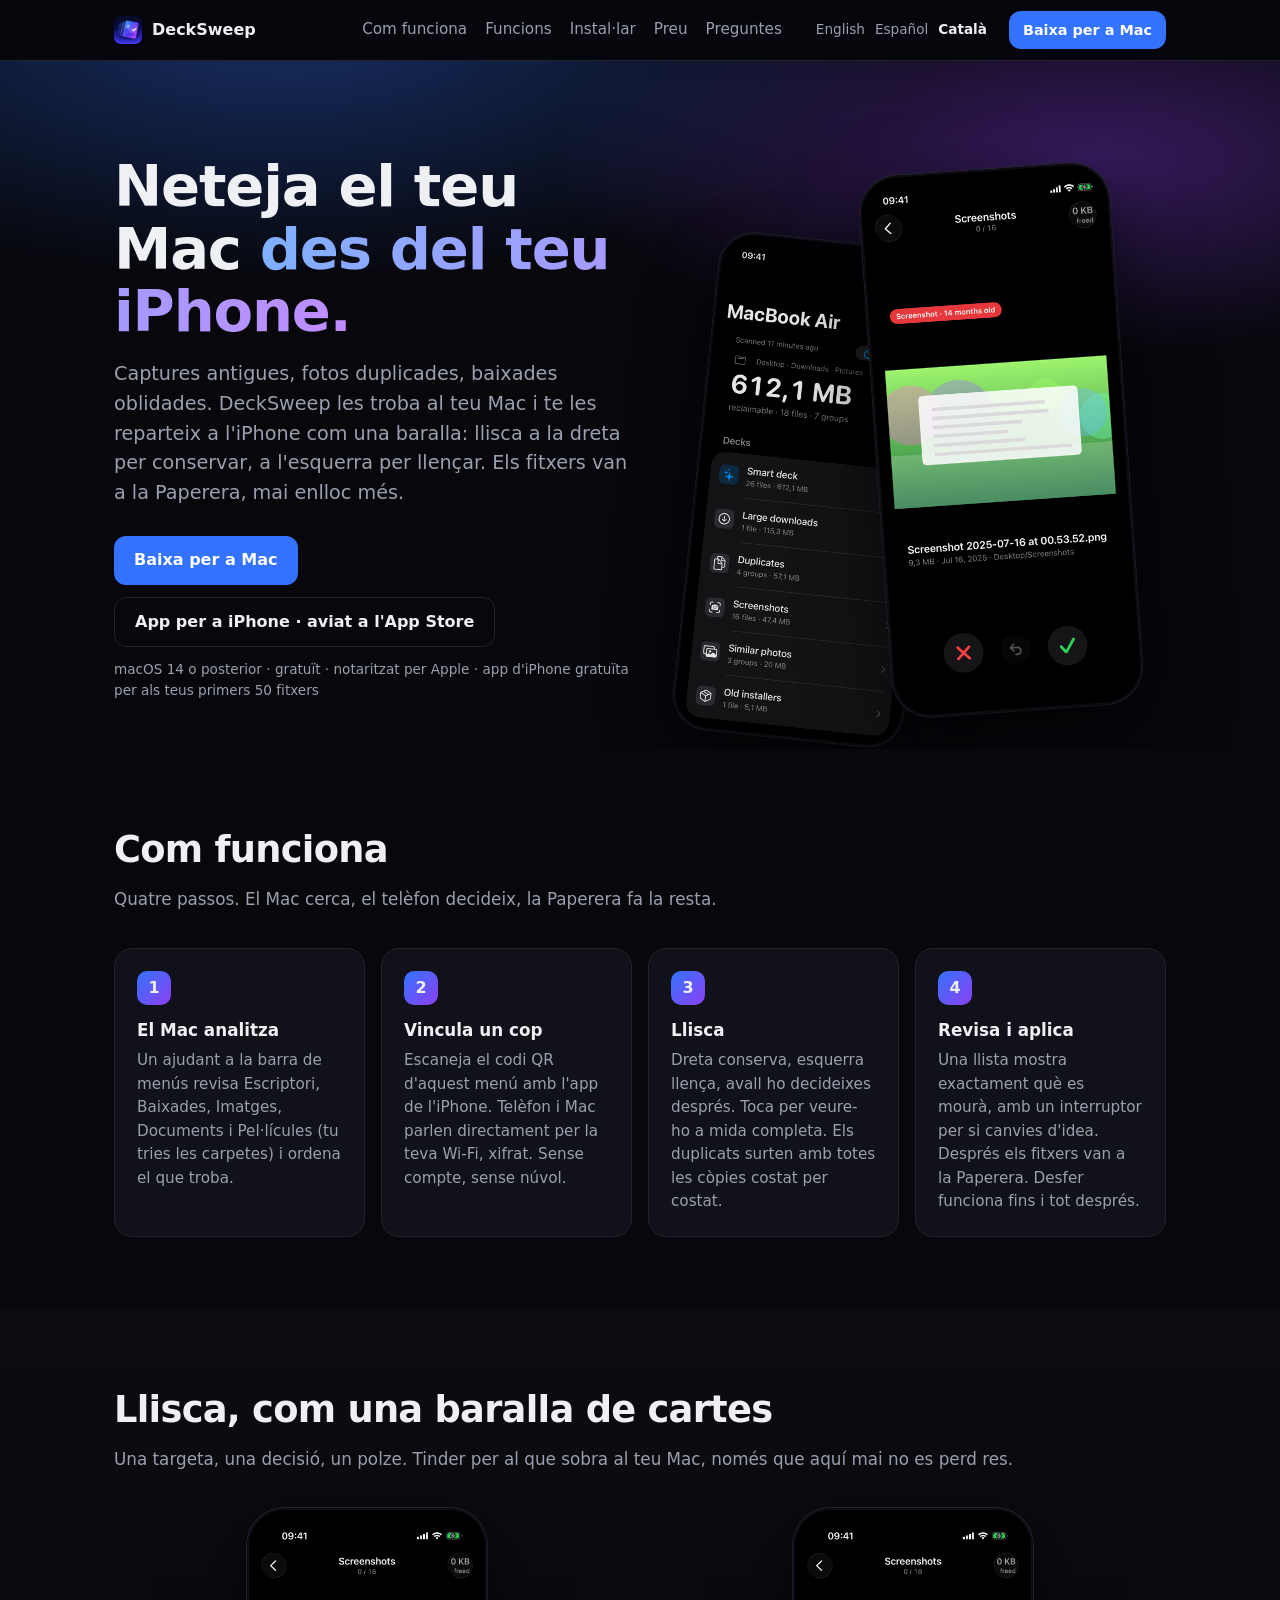
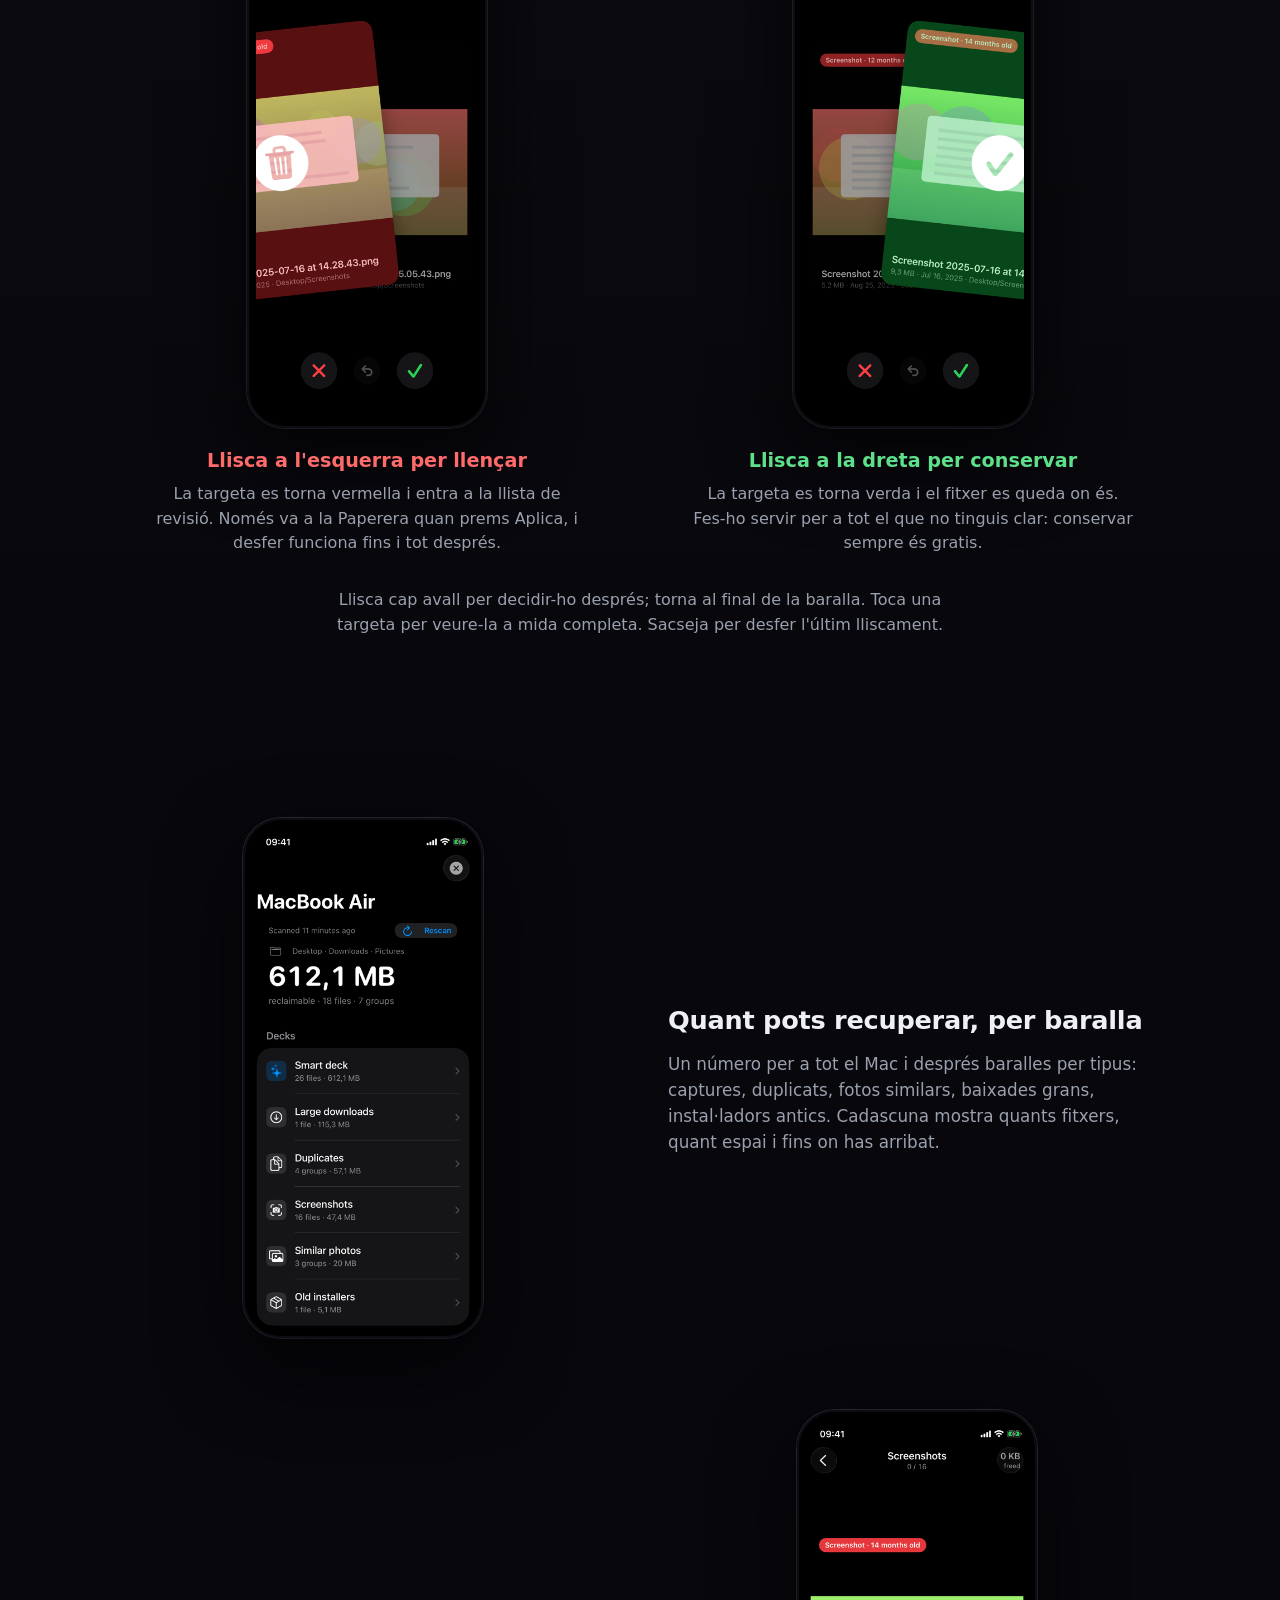
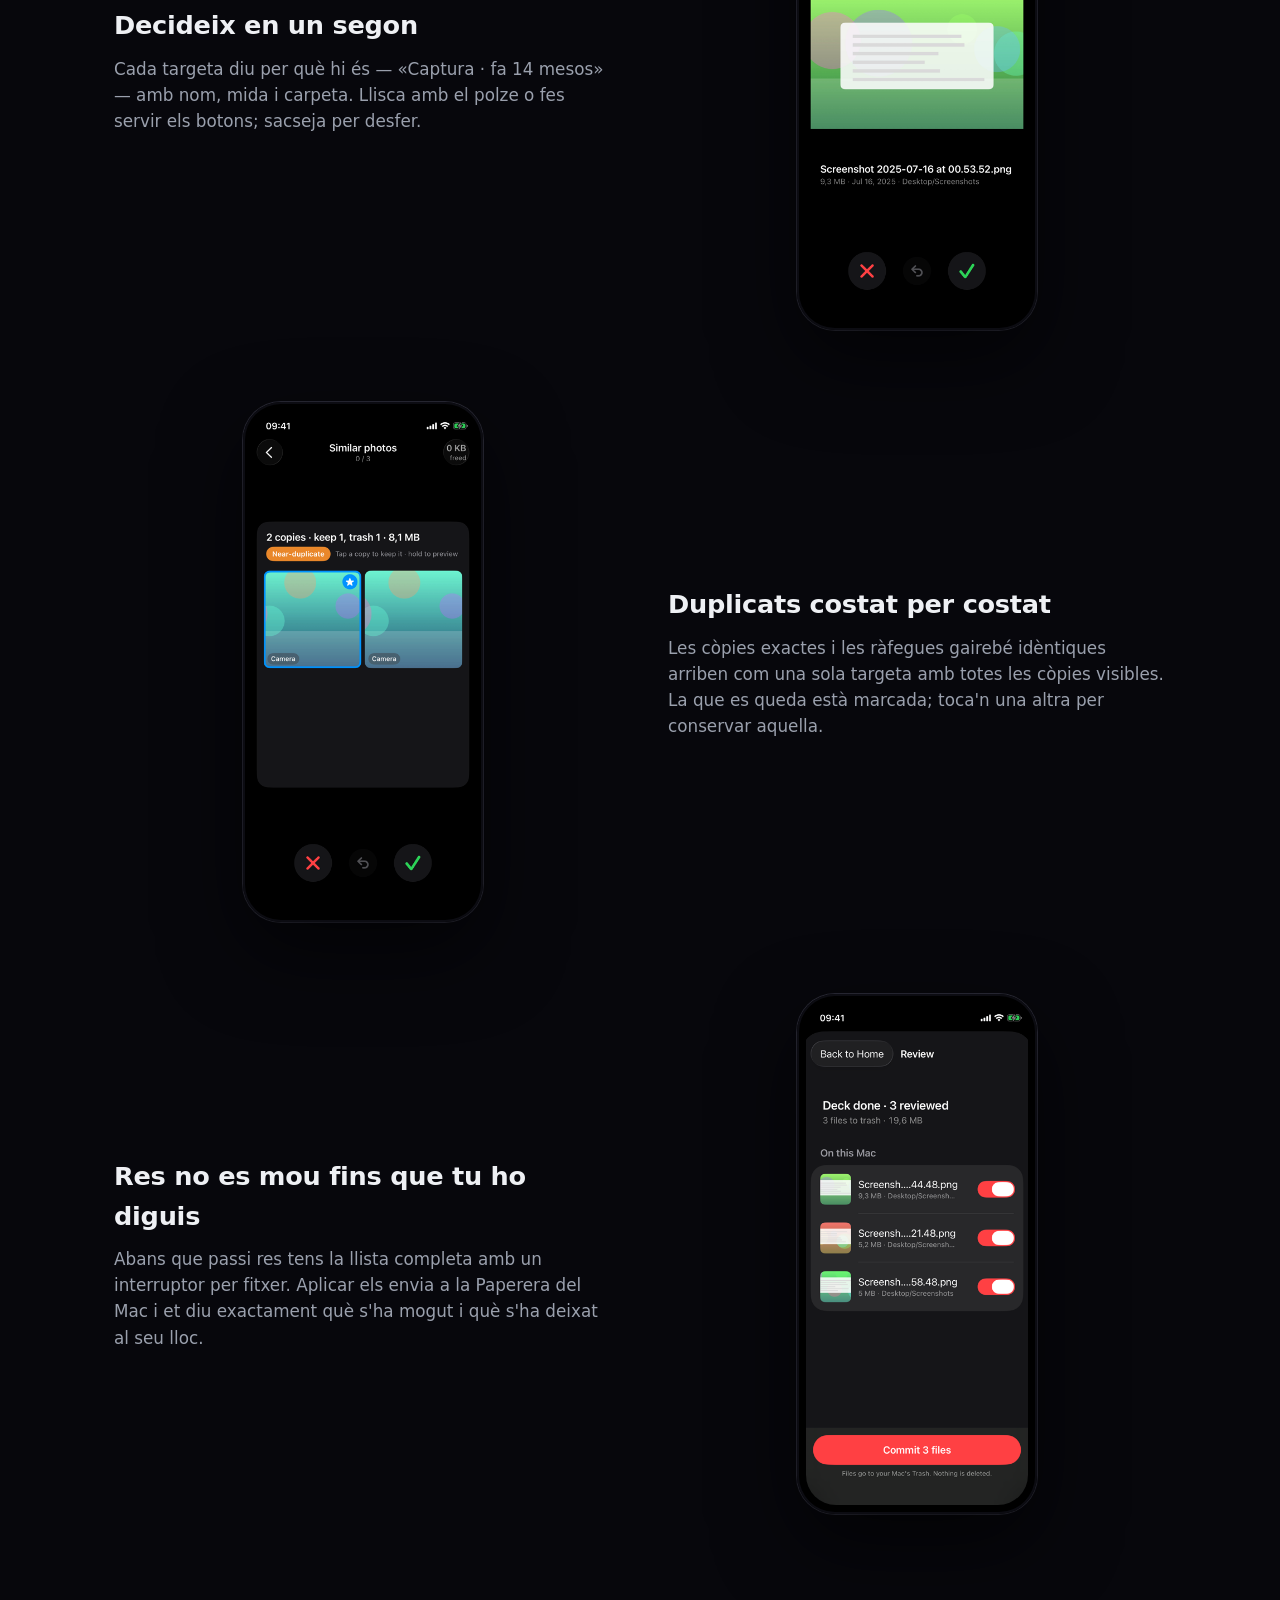
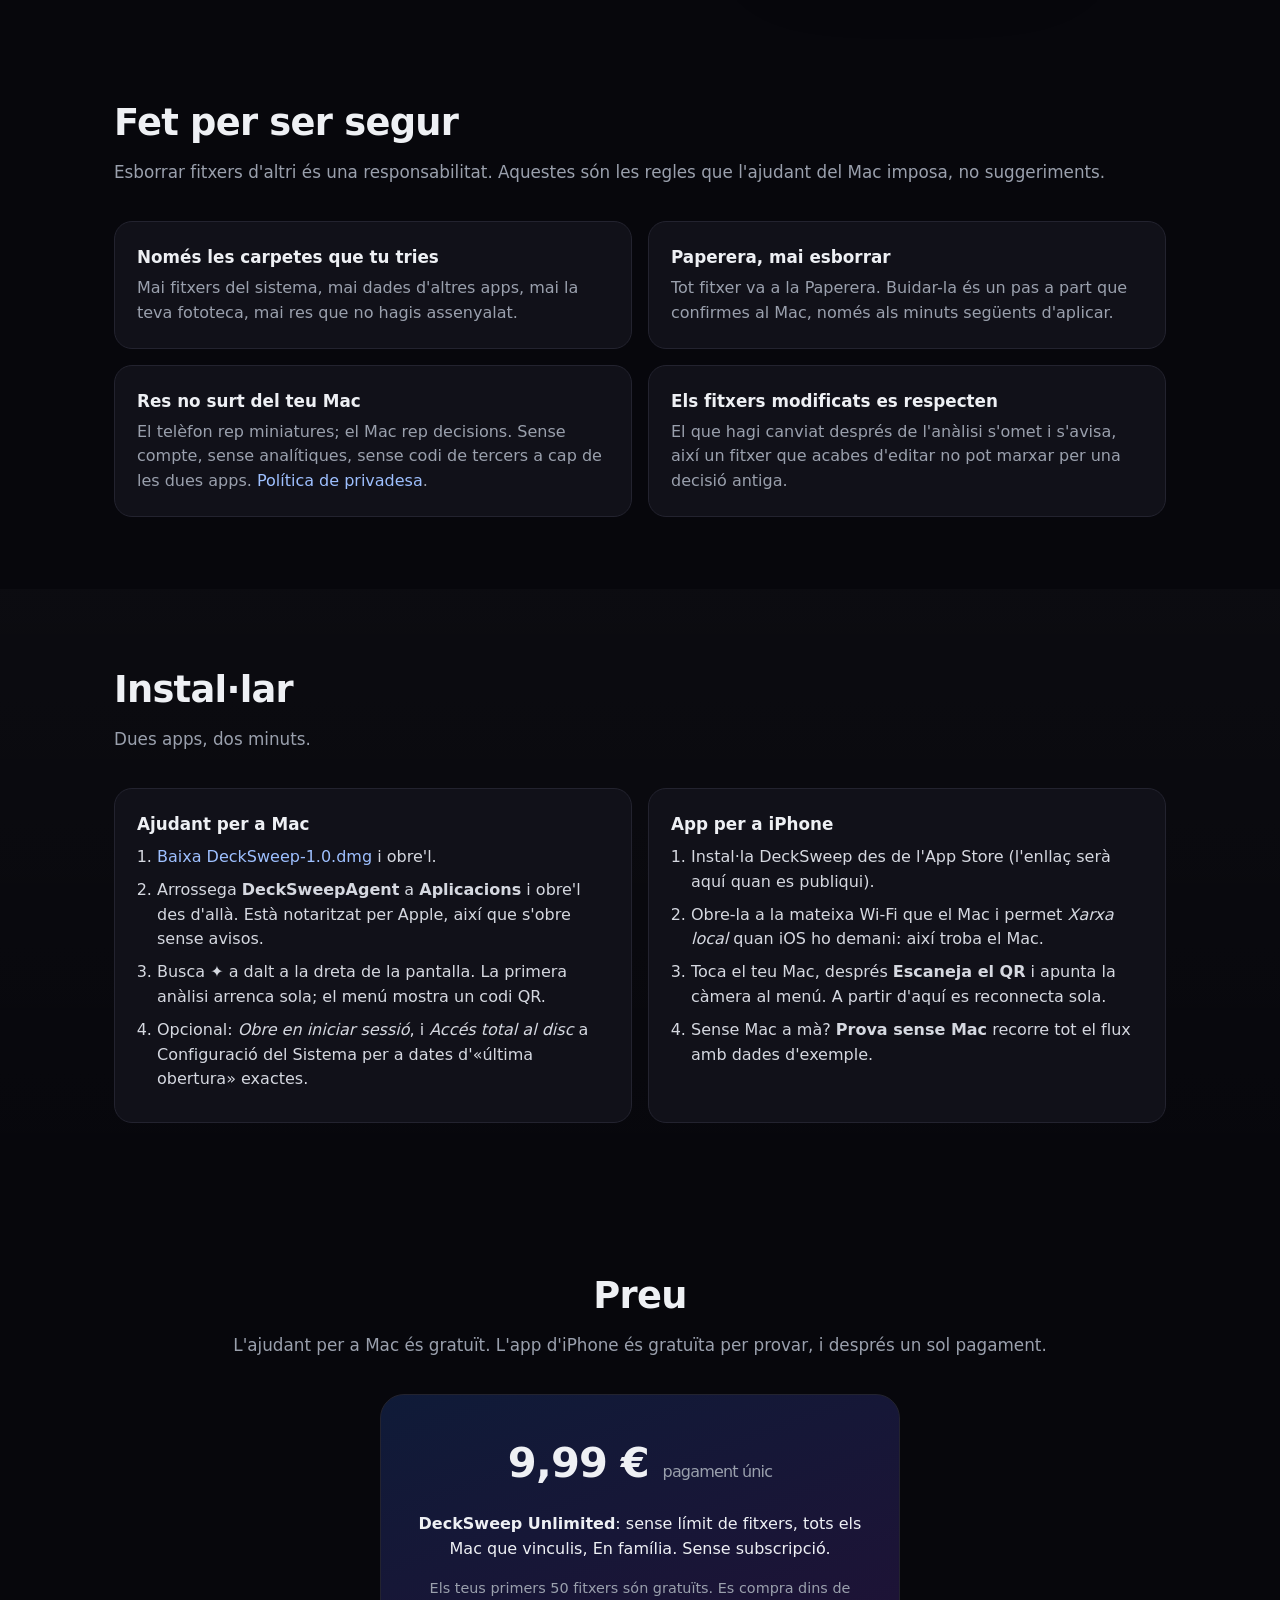
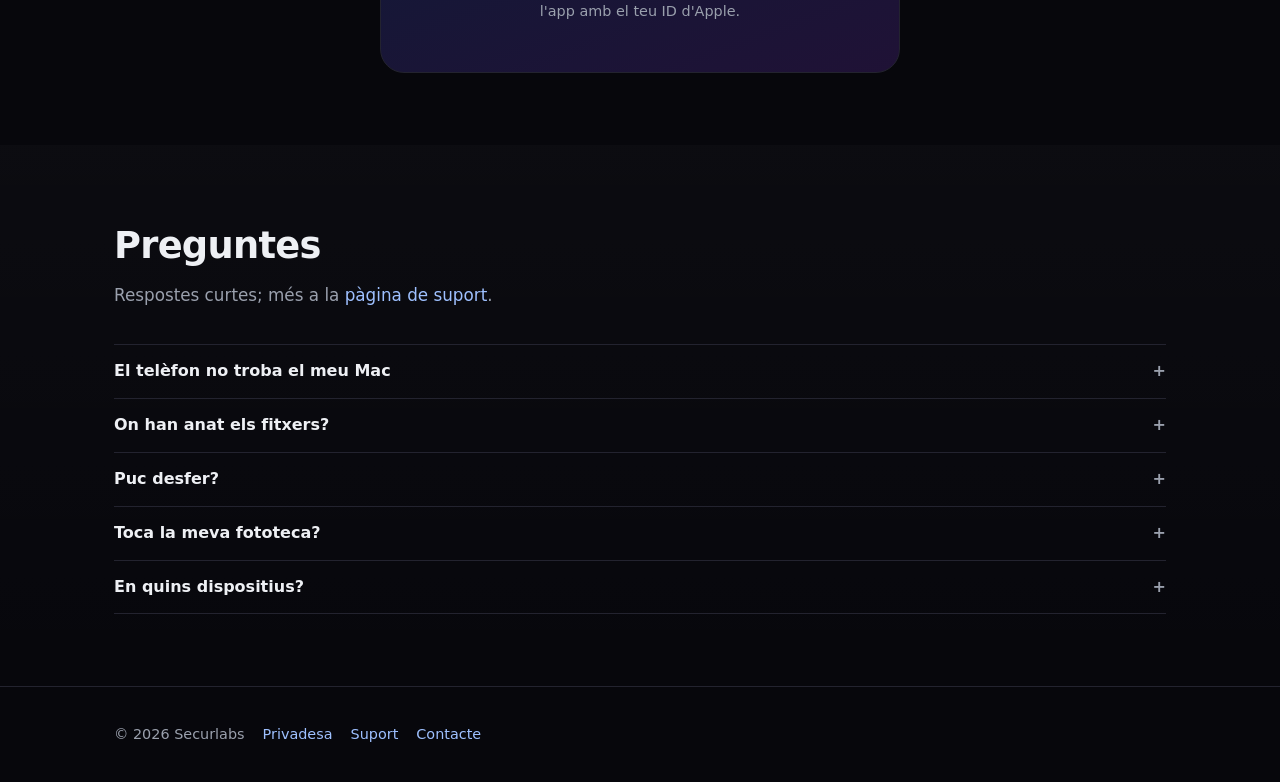
==== commit 56f004ab: "Swipe section: trash on the left, keep on the right, matching the gesture" ====
--- a/ca/index.html
+++ b/ca/index.html
@@ -1 +1 @@
-<!doctype html><html lang="ca"><head><meta charset="utf-8"><meta name="viewport" content="width=device-width,initial-scale=1"><title>DeckSweep — neteja el teu Mac lliscant des de l'iPhone</title><meta name="description" content="Un ajudant al Mac troba captures antigues, duplicats i baixades oblidades; tu els repasses lliscant a l&#x27;iPhone. Els fitxers van a la Paperera; res no surt del teu Mac."><link rel="alternate" hreflang="en" href="https://decksweep.securlabs.net/"><link rel="alternate" hreflang="es" href="https://decksweep.securlabs.net/es/"><link rel="alternate" hreflang="ca" href="https://decksweep.securlabs.net/ca/"><link rel="alternate" hreflang="x-default" href="https://decksweep.securlabs.net/"><link rel="icon" href="../img/icon.png"><link rel="stylesheet" href="../style.css?v=5"></head><body><nav><div class="wrap"><a class="brand" href="/ca/"><img src="../img/icon.png" alt="">DeckSweep</a><div class="links"><a href="#how">Com funciona</a><a href="#features">Funcions</a><a href="#install">Instal·lar</a><a href="#price">Preu</a><a href="#faq">Preguntes</a></div><div class="langs"><a class="" href="/">English</a><a class="" href="/es/">Español</a><a class="on" href="/ca/">Català</a></div><a class="btn small" href="../DeckSweep-1.0.dmg">Baixa per a Mac</a></div></nav><header class="hero"><div class="wrap"><div><h1>Neteja el teu Mac <span>des del teu iPhone.</span></h1><p class="sub">Captures antigues, fotos duplicades, baixades oblidades. DeckSweep les troba al teu Mac i te les reparteix a l'iPhone com una baralla: llisca a la dreta per conservar, a l'esquerra per llençar. Els fitxers van a la Paperera, mai enlloc més.</p><div class="cta"><a class="btn" href="../DeckSweep-1.0.dmg">Baixa per a Mac</a><a class="btn ghost" href="#install">App per a iPhone · aviat a l'App Store</a><span class="note">macOS 14 o posterior · gratuït · notaritzat per Apple · app d'iPhone gratuïta per als teus primers 50 fitxers</span></div></div><div class="phones"><div class="phone back"><img src="../img/01-home.png" alt=""></div><div class="phone front"><img src="../img/02-swipe.png" alt=""></div></div></div></header><section id="how"><div class="wrap"><h2>Com funciona</h2><p class="kicker">Quatre passos. El Mac cerca, el telèfon decideix, la Paperera fa la resta.</p><div class="steps"><div class="step"><div class="n">1</div><h3>El Mac analitza</h3><p>Un ajudant a la barra de menús revisa Escriptori, Baixades, Imatges, Documents i Pel·lícules (tu tries les carpetes) i ordena el que troba.</p></div><div class="step"><div class="n">2</div><h3>Vincula un cop</h3><p>Escaneja el codi QR d'aquest menú amb l'app de l'iPhone. Telèfon i Mac parlen directament per la teva Wi‑Fi, xifrat. Sense compte, sense núvol.</p></div><div class="step"><div class="n">3</div><h3>Llisca</h3><p>Dreta conserva, esquerra llença, avall ho decideixes després. Toca per veure-ho a mida completa. Els duplicats surten amb totes les còpies costat per costat.</p></div><div class="step"><div class="n">4</div><h3>Revisa i aplica</h3><p>Una llista mostra exactament què es mourà, amb un interruptor per si canvies d'idea. Després els fitxers van a la Paperera. Desfer funciona fins i tot després.</p></div></div></div></section><section id="swipe" class="alt"><div class="wrap"><h2>Llisca, com una baralla de cartes</h2><p class="kicker">Una targeta, una decisió, un polze. Tinder per al que sobra al teu Mac, només que aquí mai no es perd res.</p><div class="swipe"><figure><div class="phone"><img src="../img/swipe-keep.png" alt=""></div><h3 class="keep">Llisca a la dreta per conservar</h3><p>La targeta es torna verda i el fitxer es queda on és. Fes-ho servir per a tot el que no tinguis clar: conservar sempre és gratis.</p></figure><figure><div class="phone"><img src="../img/swipe-trash.png" alt=""></div><h3 class="trash">Llisca a l'esquerra per llençar</h3><p>La targeta es torna vermella i entra a la llista de revisió. Només va a la Paperera quan prems Aplica, i desfer funciona fins i tot després.</p></figure></div><p class="more">Llisca cap avall per decidir-ho després; torna al final de la baralla. Toca una targeta per veure-la a mida completa. Sacseja per desfer l'últim lliscament.</p></div></section><section id="features"><div class="wrap"><div class="feature"><div class="shot"><div class="phone"><img src="../img/01-home.png" alt=""></div></div><div><h3>Quant pots recuperar, per baralla</h3><p>Un número per a tot el Mac i després baralles per tipus: captures, duplicats, fotos similars, baixades grans, instal·ladors antics. Cadascuna mostra quants fitxers, quant espai i fins on has arribat.</p></div></div><div class="feature"><div class="shot"><div class="phone"><img src="../img/02-swipe.png" alt=""></div></div><div><h3>Decideix en un segon</h3><p>Cada targeta diu per què hi és — «Captura · fa 14 mesos» — amb nom, mida i carpeta. Llisca amb el polze o fes servir els botons; sacseja per desfer.</p></div></div><div class="feature"><div class="shot"><div class="phone"><img src="../img/03-group.png" alt=""></div></div><div><h3>Duplicats costat per costat</h3><p>Les còpies exactes i les ràfegues gairebé idèntiques arriben com una sola targeta amb totes les còpies visibles. La que es queda està marcada; toca'n una altra per conservar aquella.</p></div></div><div class="feature"><div class="shot"><div class="phone"><img src="../img/04-review.png" alt=""></div></div><div><h3>Res no es mou fins que tu ho diguis</h3><p>Abans que passi res tens la llista completa amb un interruptor per fitxer. Aplicar els envia a la Paperera del Mac i et diu exactament què s'ha mogut i què s'ha deixat al seu lloc.</p></div></div></div></section><section><div class="wrap"><h2>Fet per ser segur</h2><p class="kicker">Esborrar fitxers d'altri és una responsabilitat. Aquestes són les regles que l'ajudant del Mac imposa, no suggeriments.</p><div class="cards"><div class="card"><h3>Només les carpetes que tu tries</h3><p>Mai fitxers del sistema, mai dades d'altres apps, mai la teva fototeca, mai res que no hagis assenyalat.</p></div><div class="card"><h3>Paperera, mai esborrar</h3><p>Tot fitxer va a la Paperera. Buidar-la és un pas a part que confirmes al Mac, només als minuts següents d'aplicar.</p></div><div class="card"><h3>Res no surt del teu Mac</h3><p>El telèfon rep miniatures; el Mac rep decisions. Sense compte, sense analítiques, sense codi de tercers a cap de les dues apps. <a href="/ca/privacy/">Política de privadesa</a>.</p></div><div class="card"><h3>Els fitxers modificats es respecten</h3><p>El que hagi canviat després de l'anàlisi s'omet i s'avisa, així un fitxer que acabes d'editar no pot marxar per una decisió antiga.</p></div></div></div></section><section id="install" class="alt"><div class="wrap"><h2>Instal·lar</h2><p class="kicker">Dues apps, dos minuts.</p><div class="install"><div class="card"><h3>Ajudant per a Mac</h3><ol><li><a href="../DeckSweep-1.0.dmg">Baixa DeckSweep-1.0.dmg</a> i obre'l.</li><li>Arrossega <b>DeckSweepAgent</b> a <b>Aplicacions</b> i obre'l des d'allà. Està notaritzat per Apple, així que s'obre sense avisos.</li><li>Busca ✦ a dalt a la dreta de la pantalla. La primera anàlisi arrenca sola; el menú mostra un codi QR.</li><li>Opcional: <i>Obre en iniciar sessió</i>, i <i>Accés total al disc</i> a Configuració del Sistema per a dates d'«última obertura» exactes.</li></ol></div><div class="card"><h3>App per a iPhone</h3><ol><li>Instal·la DeckSweep des de l'App Store (l'enllaç serà aquí quan es publiqui).</li><li>Obre-la a la mateixa Wi‑Fi que el Mac i permet <i>Xarxa local</i> quan iOS ho demani: així troba el Mac.</li><li>Toca el teu Mac, després <b>Escaneja el QR</b> i apunta la càmera al menú. A partir d'aquí es reconnecta sola.</li><li>Sense Mac a mà? <b>Prova sense Mac</b> recorre tot el flux amb dades d'exemple.</li></ol></div></div></div></section><section id="price"><div class="wrap"><h2 style="text-align:center">Preu</h2><p class="kicker" style="text-align:center">L'ajudant per a Mac és gratuït. L'app d'iPhone és gratuïta per provar, i després un sol pagament.</p><div class="price"><div class="big">9,99 € <small>pagament únic</small></div><p><b>DeckSweep Unlimited</b>: sense límit de fitxers, tots els Mac que vinculis, En família. Sense subscripció.</p><p class="note" style="color:var(--muted);font-size:.9rem">Els teus primers 50 fitxers són gratuïts. Es compra dins de l'app amb el teu ID d'Apple.</p></div></div></section><section id="faq" class="alt"><div class="wrap"><h2>Preguntes</h2><p class="kicker">Respostes curtes; més a la <a href="/ca/support/">pàgina de suport</a>.</p><details><summary>El telèfon no troba el meu Mac</summary><p>Tots dos a la mateixa Wi‑Fi, ✦ a la barra de menús del Mac, i <i>Xarxa local</i> permesa per a DeckSweep a la Configuració d'iOS.</p></details><details><summary>On han anat els fitxers?</summary><p>A la Paperera del teu Mac. Finder → Paperera, o <i>Mostra la Paperera</i> al menú. Res no s'esborra fins que buidis la Paperera tu mateix.</p></details><details><summary>Puc desfer?</summary><p>Sacseja el telèfon per a l'últim lliscament; fes servir la llista de revisió abans d'aplicar; després d'aplicar, el menú del Mac retorna els fitxers mentre encara siguin a la Paperera.</p></details><details><summary>Toca la meva fototeca?</summary><p>No. Mai no entra a fototeques, apps ni altres paquets.</p></details><details><summary>En quins dispositius?</summary><p>macOS 14 Sonoma o posterior, Apple silicon o Intel. iPhone amb iOS 17 o posterior.</p></details></div></section><footer><div class="wrap"><span>© 2026 Securlabs</span><a href="/ca/privacy/">Privadesa</a><a href="/ca/support/">Suport</a><a href="mailto:a.estevez@gmail.com">Contacte</a></div></footer></body></html>+<!doctype html><html lang="ca"><head><meta charset="utf-8"><meta name="viewport" content="width=device-width,initial-scale=1"><title>DeckSweep — neteja el teu Mac lliscant des de l'iPhone</title><meta name="description" content="Un ajudant al Mac troba captures antigues, duplicats i baixades oblidades; tu els repasses lliscant a l&#x27;iPhone. Els fitxers van a la Paperera; res no surt del teu Mac."><link rel="alternate" hreflang="en" href="https://decksweep.securlabs.net/"><link rel="alternate" hreflang="es" href="https://decksweep.securlabs.net/es/"><link rel="alternate" hreflang="ca" href="https://decksweep.securlabs.net/ca/"><link rel="alternate" hreflang="x-default" href="https://decksweep.securlabs.net/"><link rel="icon" href="../img/icon.png"><link rel="stylesheet" href="../style.css?v=4"></head><body><nav><div class="wrap"><a class="brand" href="/ca/"><img src="../img/icon.png" alt="">DeckSweep</a><div class="links"><a href="#how">Com funciona</a><a href="#features">Funcions</a><a href="#install">Instal·lar</a><a href="#price">Preu</a><a href="#faq">Preguntes</a></div><div class="langs"><a class="" href="/">English</a><a class="" href="/es/">Español</a><a class="on" href="/ca/">Català</a></div><a class="btn small" href="../DeckSweep-1.0.dmg">Baixa per a Mac</a></div></nav><header class="hero"><div class="wrap"><div><h1>Neteja el teu Mac <span>des del teu iPhone.</span></h1><p class="sub">Captures antigues, fotos duplicades, baixades oblidades. DeckSweep les troba al teu Mac i te les reparteix a l'iPhone com una baralla: llisca a la dreta per conservar, a l'esquerra per llençar. Els fitxers van a la Paperera, mai enlloc més.</p><div class="cta"><a class="btn" href="../DeckSweep-1.0.dmg">Baixa per a Mac</a><a class="btn ghost" href="#install">App per a iPhone · aviat a l'App Store</a><span class="note">macOS 14 o posterior · gratuït · notaritzat per Apple · app d'iPhone gratuïta per als teus primers 50 fitxers</span></div></div><div class="phones"><div class="phone back"><img src="../img/01-home.png" alt=""></div><div class="phone front"><img src="../img/02-swipe.png" alt=""></div></div></div></header><section id="how"><div class="wrap"><h2>Com funciona</h2><p class="kicker">Quatre passos. El Mac cerca, el telèfon decideix, la Paperera fa la resta.</p><div class="steps"><div class="step"><div class="n">1</div><h3>El Mac analitza</h3><p>Un ajudant a la barra de menús revisa Escriptori, Baixades, Imatges, Documents i Pel·lícules (tu tries les carpetes) i ordena el que troba.</p></div><div class="step"><div class="n">2</div><h3>Vincula un cop</h3><p>Escaneja el codi QR d'aquest menú amb l'app de l'iPhone. Telèfon i Mac parlen directament per la teva Wi‑Fi, xifrat. Sense compte, sense núvol.</p></div><div class="step"><div class="n">3</div><h3>Llisca</h3><p>Dreta conserva, esquerra llença, avall ho decideixes després. Toca per veure-ho a mida completa. Els duplicats surten amb totes les còpies costat per costat.</p></div><div class="step"><div class="n">4</div><h3>Revisa i aplica</h3><p>Una llista mostra exactament què es mourà, amb un interruptor per si canvies d'idea. Després els fitxers van a la Paperera. Desfer funciona fins i tot després.</p></div></div></div></section><section id="swipe" class="alt"><div class="wrap"><h2>Llisca, com una baralla de cartes</h2><p class="kicker">Una targeta, una decisió, un polze. Tinder per al que sobra al teu Mac, només que aquí mai no es perd res.</p><div class="swipe"><figure><div class="phone"><img src="../img/swipe-trash.png" alt=""></div><h3 class="trash">Llisca a l'esquerra per llençar</h3><p>La targeta es torna vermella i entra a la llista de revisió. Només va a la Paperera quan prems Aplica, i desfer funciona fins i tot després.</p></figure><figure><div class="phone"><img src="../img/swipe-keep.png" alt=""></div><h3 class="keep">Llisca a la dreta per conservar</h3><p>La targeta es torna verda i el fitxer es queda on és. Fes-ho servir per a tot el que no tinguis clar: conservar sempre és gratis.</p></figure></div><p class="more">Llisca cap avall per decidir-ho després; torna al final de la baralla. Toca una targeta per veure-la a mida completa. Sacseja per desfer l'últim lliscament.</p></div></section><section id="features"><div class="wrap"><div class="feature"><div class="shot"><div class="phone"><img src="../img/01-home.png" alt=""></div></div><div><h3>Quant pots recuperar, per baralla</h3><p>Un número per a tot el Mac i després baralles per tipus: captures, duplicats, fotos similars, baixades grans, instal·ladors antics. Cadascuna mostra quants fitxers, quant espai i fins on has arribat.</p></div></div><div class="feature"><div class="shot"><div class="phone"><img src="../img/02-swipe.png" alt=""></div></div><div><h3>Decideix en un segon</h3><p>Cada targeta diu per què hi és — «Captura · fa 14 mesos» — amb nom, mida i carpeta. Llisca amb el polze o fes servir els botons; sacseja per desfer.</p></div></div><div class="feature"><div class="shot"><div class="phone"><img src="../img/03-group.png" alt=""></div></div><div><h3>Duplicats costat per costat</h3><p>Les còpies exactes i les ràfegues gairebé idèntiques arriben com una sola targeta amb totes les còpies visibles. La que es queda està marcada; toca'n una altra per conservar aquella.</p></div></div><div class="feature"><div class="shot"><div class="phone"><img src="../img/04-review.png" alt=""></div></div><div><h3>Res no es mou fins que tu ho diguis</h3><p>Abans que passi res tens la llista completa amb un interruptor per fitxer. Aplicar els envia a la Paperera del Mac i et diu exactament què s'ha mogut i què s'ha deixat al seu lloc.</p></div></div></div></section><section><div class="wrap"><h2>Fet per ser segur</h2><p class="kicker">Esborrar fitxers d'altri és una responsabilitat. Aquestes són les regles que l'ajudant del Mac imposa, no suggeriments.</p><div class="cards"><div class="card"><h3>Només les carpetes que tu tries</h3><p>Mai fitxers del sistema, mai dades d'altres apps, mai la teva fototeca, mai res que no hagis assenyalat.</p></div><div class="card"><h3>Paperera, mai esborrar</h3><p>Tot fitxer va a la Paperera. Buidar-la és un pas a part que confirmes al Mac, només als minuts següents d'aplicar.</p></div><div class="card"><h3>Res no surt del teu Mac</h3><p>El telèfon rep miniatures; el Mac rep decisions. Sense compte, sense analítiques, sense codi de tercers a cap de les dues apps. <a href="/ca/privacy/">Política de privadesa</a>.</p></div><div class="card"><h3>Els fitxers modificats es respecten</h3><p>El que hagi canviat després de l'anàlisi s'omet i s'avisa, així un fitxer que acabes d'editar no pot marxar per una decisió antiga.</p></div></div></div></section><section id="install" class="alt"><div class="wrap"><h2>Instal·lar</h2><p class="kicker">Dues apps, dos minuts.</p><div class="install"><div class="card"><h3>Ajudant per a Mac</h3><ol><li><a href="../DeckSweep-1.0.dmg">Baixa DeckSweep-1.0.dmg</a> i obre'l.</li><li>Arrossega <b>DeckSweepAgent</b> a <b>Aplicacions</b> i obre'l des d'allà. Està notaritzat per Apple, així que s'obre sense avisos.</li><li>Busca ✦ a dalt a la dreta de la pantalla. La primera anàlisi arrenca sola; el menú mostra un codi QR.</li><li>Opcional: <i>Obre en iniciar sessió</i>, i <i>Accés total al disc</i> a Configuració del Sistema per a dates d'«última obertura» exactes.</li></ol></div><div class="card"><h3>App per a iPhone</h3><ol><li>Instal·la DeckSweep des de l'App Store (l'enllaç serà aquí quan es publiqui).</li><li>Obre-la a la mateixa Wi‑Fi que el Mac i permet <i>Xarxa local</i> quan iOS ho demani: així troba el Mac.</li><li>Toca el teu Mac, després <b>Escaneja el QR</b> i apunta la càmera al menú. A partir d'aquí es reconnecta sola.</li><li>Sense Mac a mà? <b>Prova sense Mac</b> recorre tot el flux amb dades d'exemple.</li></ol></div></div></div></section><section id="price"><div class="wrap"><h2 style="text-align:center">Preu</h2><p class="kicker" style="text-align:center">L'ajudant per a Mac és gratuït. L'app d'iPhone és gratuïta per provar, i després un sol pagament.</p><div class="price"><div class="big">9,99 € <small>pagament únic</small></div><p><b>DeckSweep Unlimited</b>: sense límit de fitxers, tots els Mac que vinculis, En família. Sense subscripció.</p><p class="note" style="color:var(--muted);font-size:.9rem">Els teus primers 50 fitxers són gratuïts. Es compra dins de l'app amb el teu ID d'Apple.</p></div></div></section><section id="faq" class="alt"><div class="wrap"><h2>Preguntes</h2><p class="kicker">Respostes curtes; més a la <a href="/ca/support/">pàgina de suport</a>.</p><details><summary>El telèfon no troba el meu Mac</summary><p>Tots dos a la mateixa Wi‑Fi, ✦ a la barra de menús del Mac, i <i>Xarxa local</i> permesa per a DeckSweep a la Configuració d'iOS.</p></details><details><summary>On han anat els fitxers?</summary><p>A la Paperera del teu Mac. Finder → Paperera, o <i>Mostra la Paperera</i> al menú. Res no s'esborra fins que buidis la Paperera tu mateix.</p></details><details><summary>Puc desfer?</summary><p>Sacseja el telèfon per a l'últim lliscament; fes servir la llista de revisió abans d'aplicar; després d'aplicar, el menú del Mac retorna els fitxers mentre encara siguin a la Paperera.</p></details><details><summary>Toca la meva fototeca?</summary><p>No. Mai no entra a fototeques, apps ni altres paquets.</p></details><details><summary>En quins dispositius?</summary><p>macOS 14 Sonoma o posterior, Apple silicon o Intel. iPhone amb iOS 17 o posterior.</p></details></div></section><footer><div class="wrap"><span>© 2026 Securlabs</span><a href="/ca/privacy/">Privadesa</a><a href="/ca/support/">Suport</a><a href="mailto:a.estevez@gmail.com">Contacte</a></div></footer></body></html>
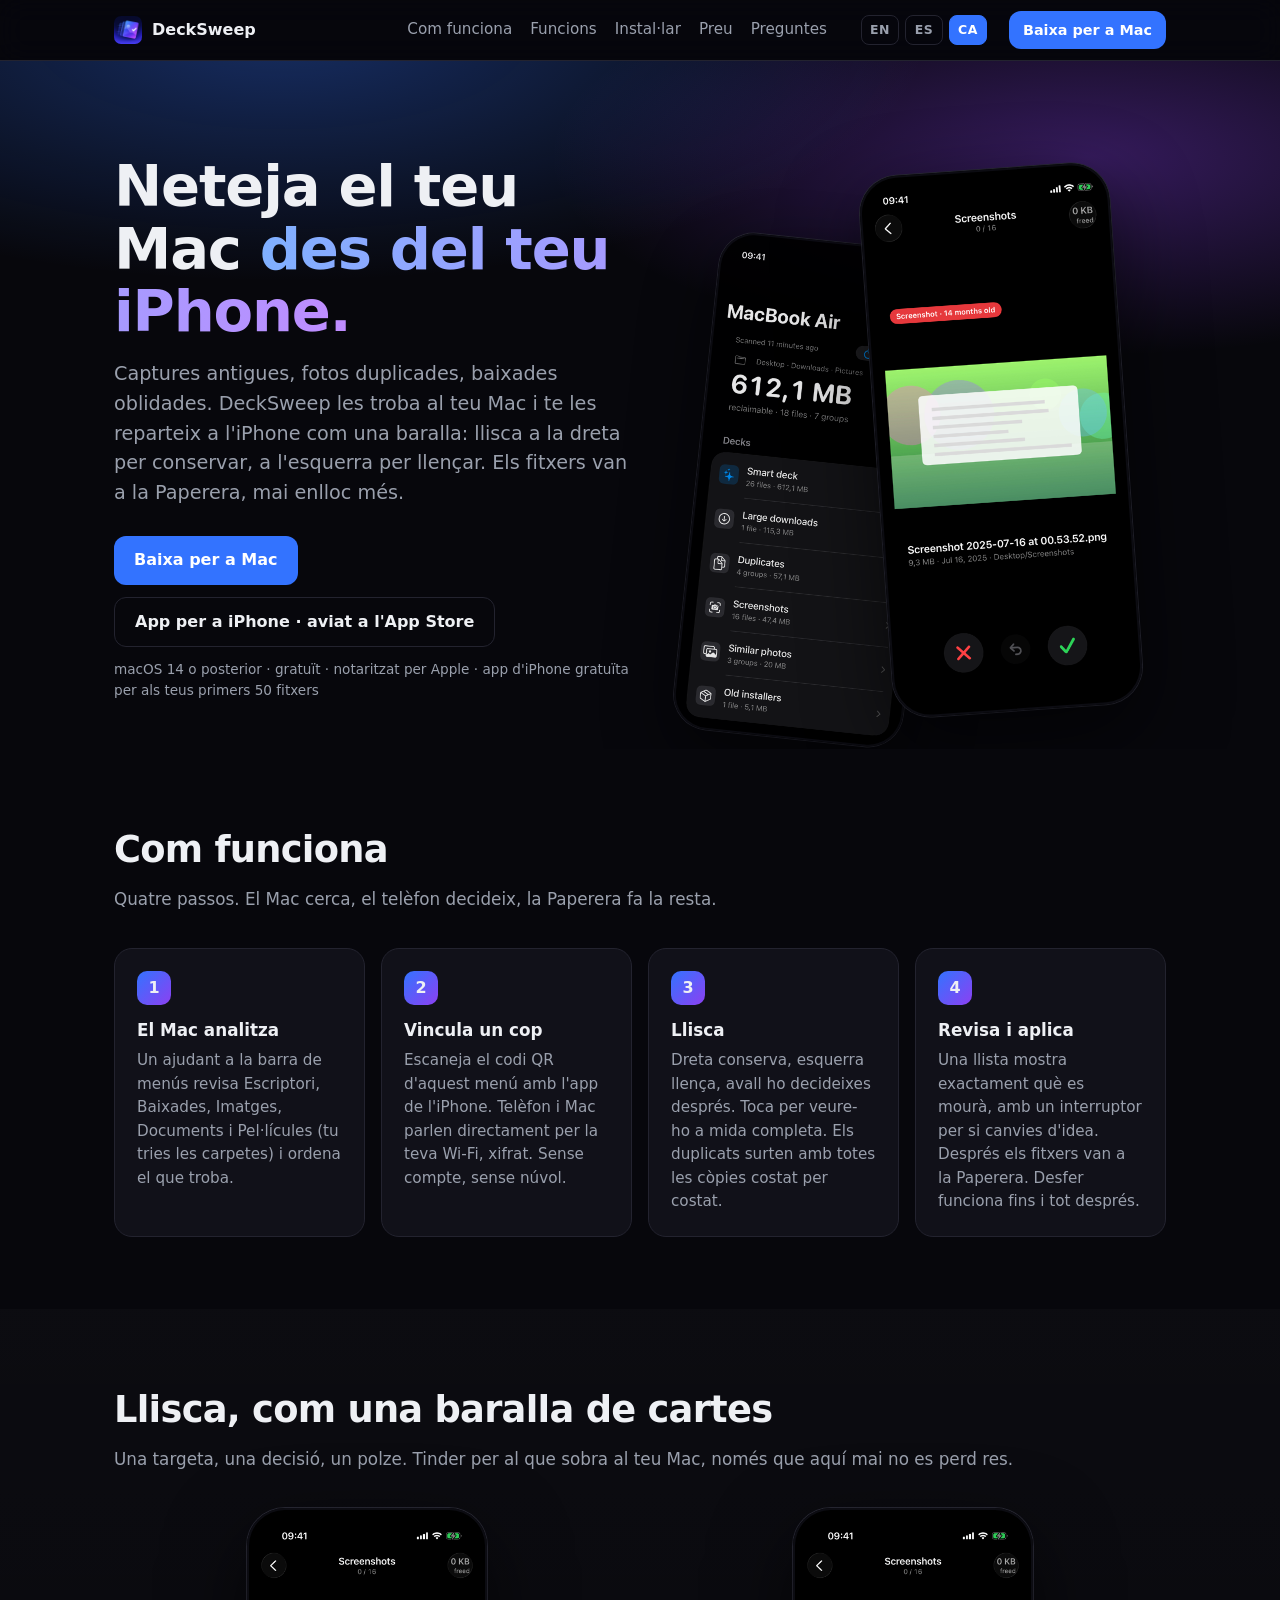
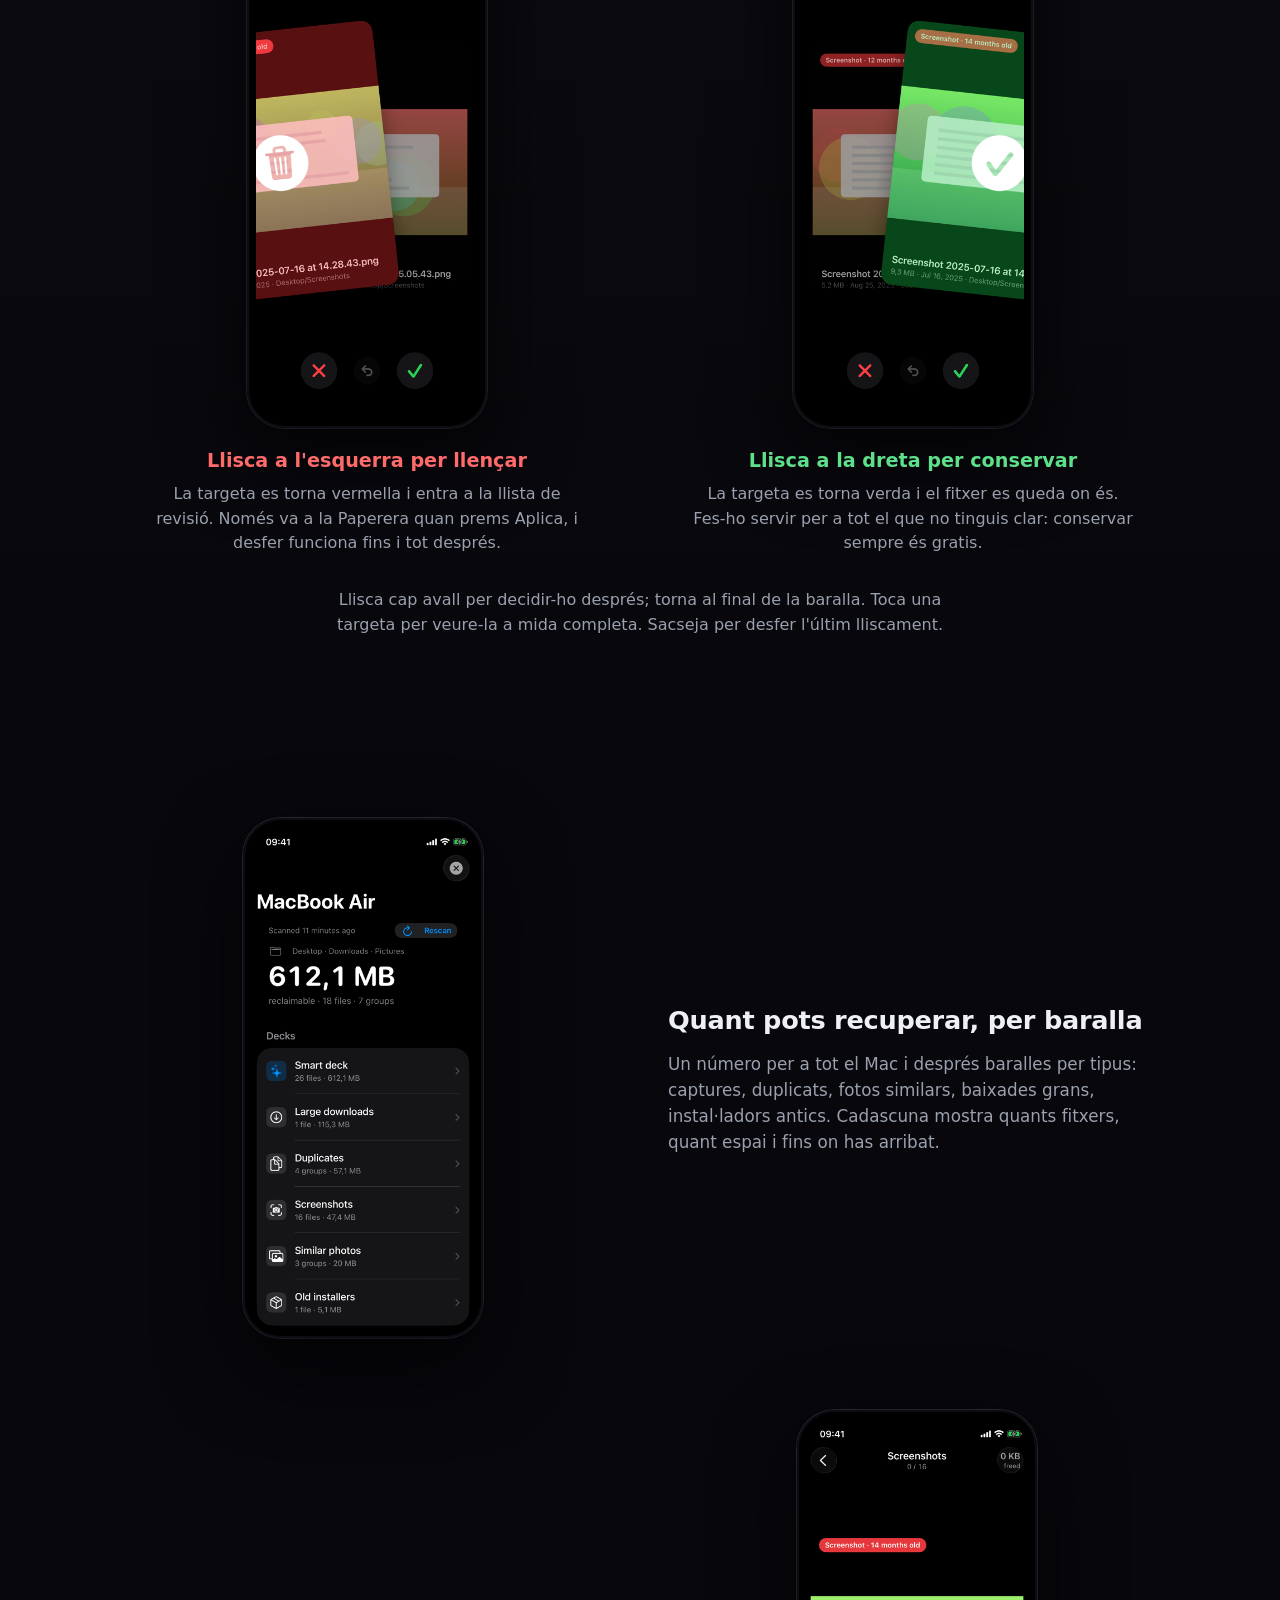
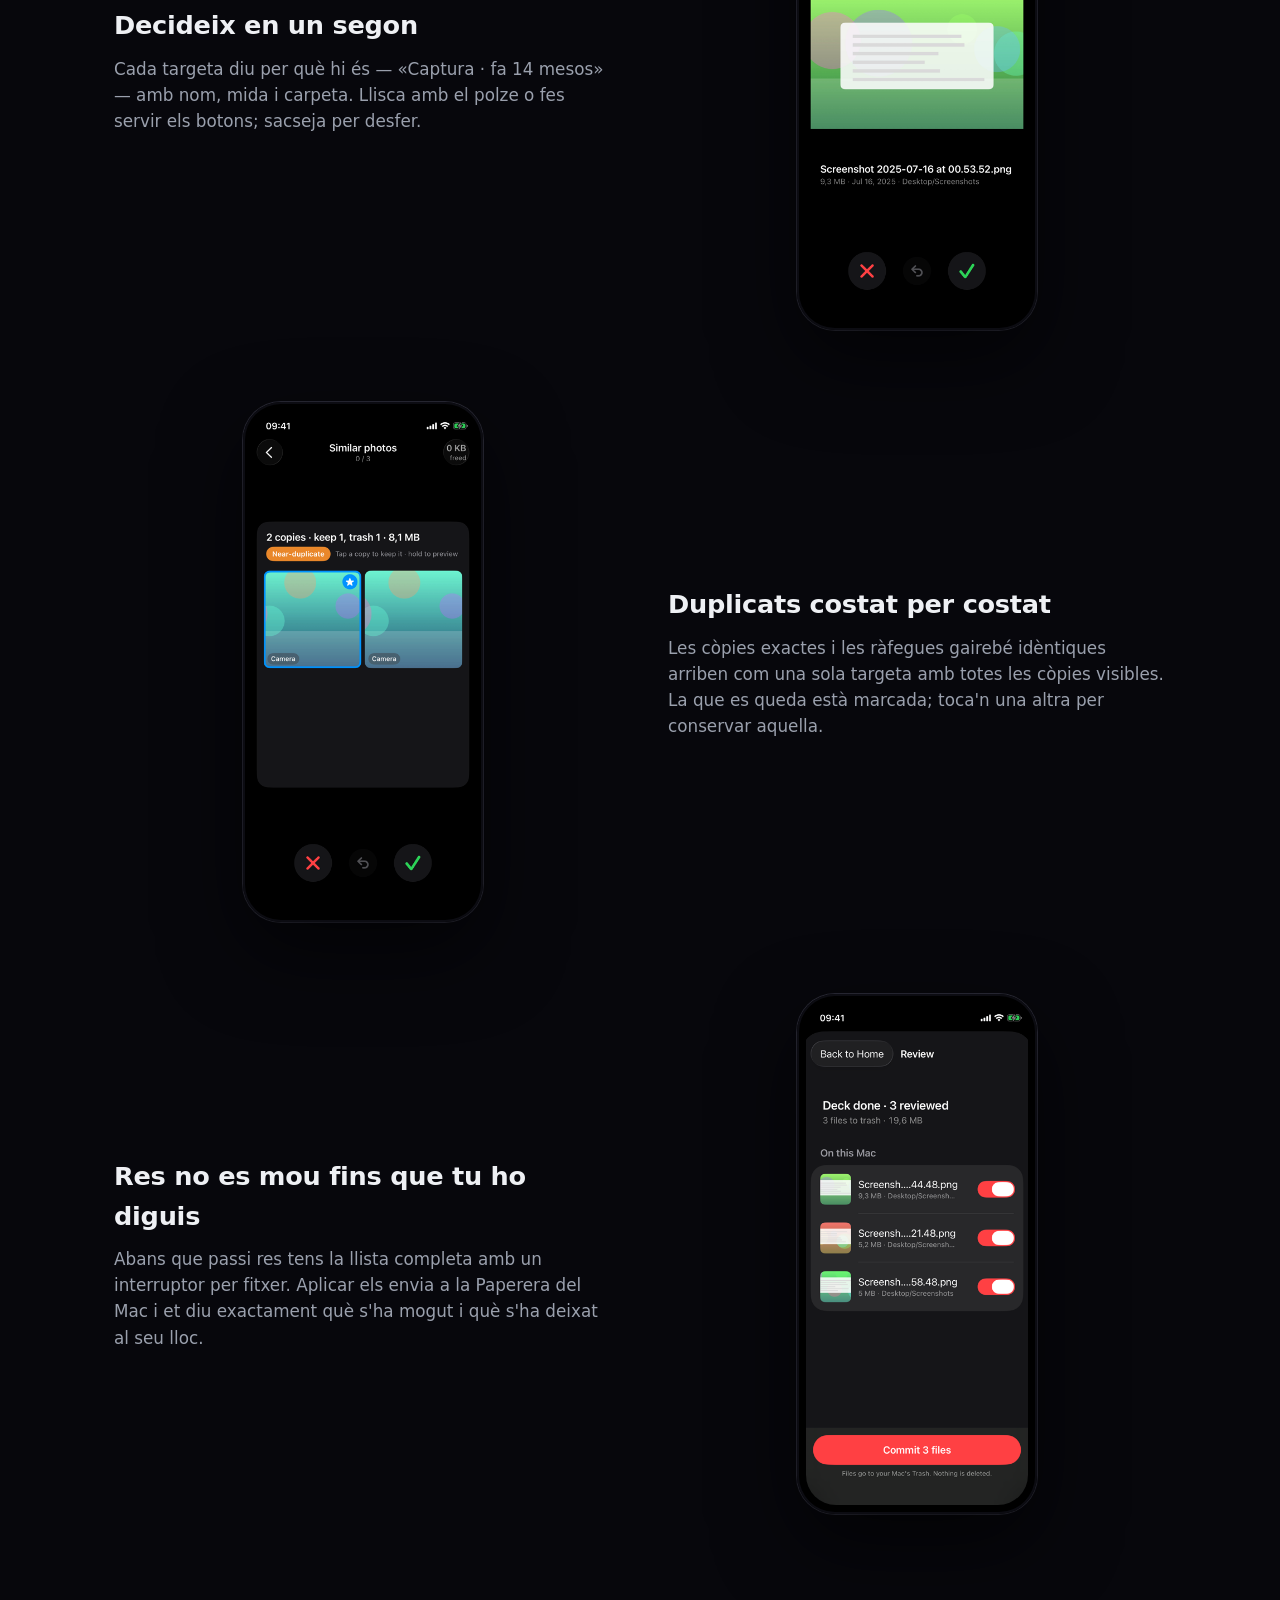
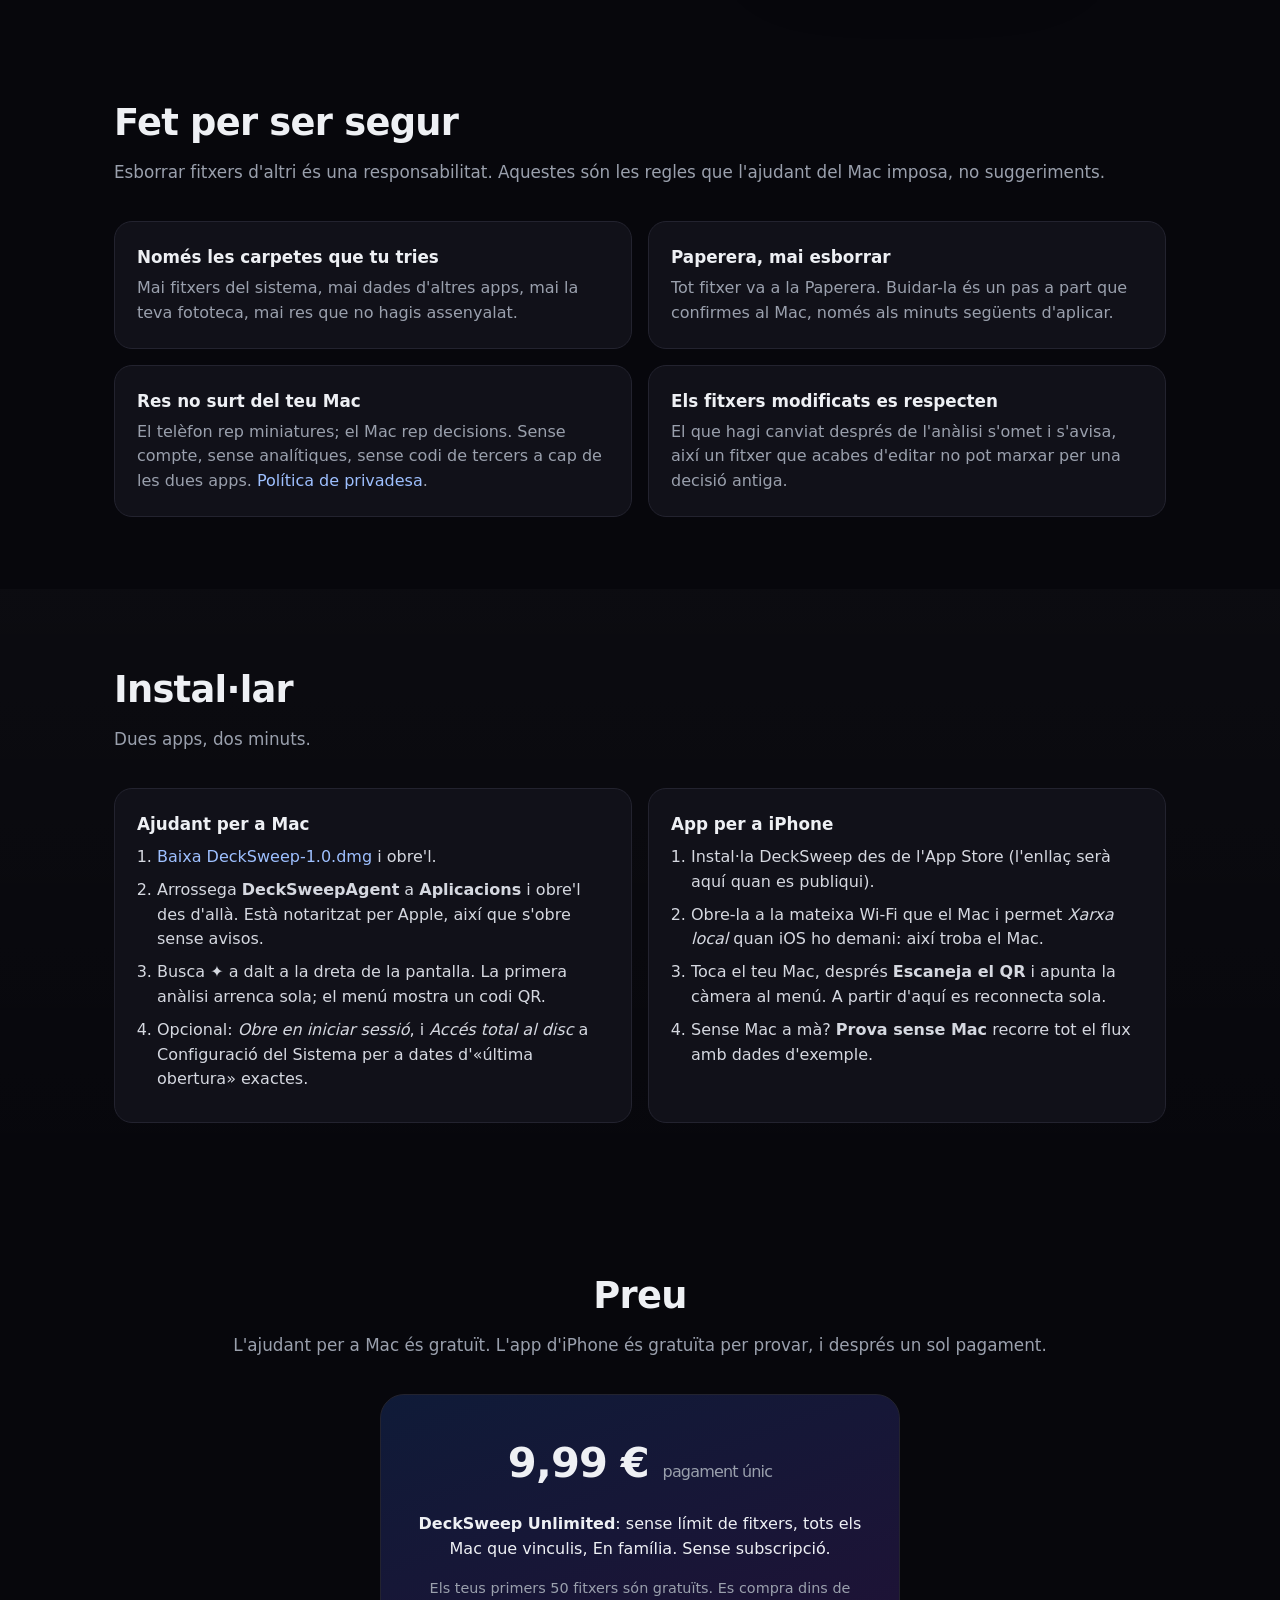
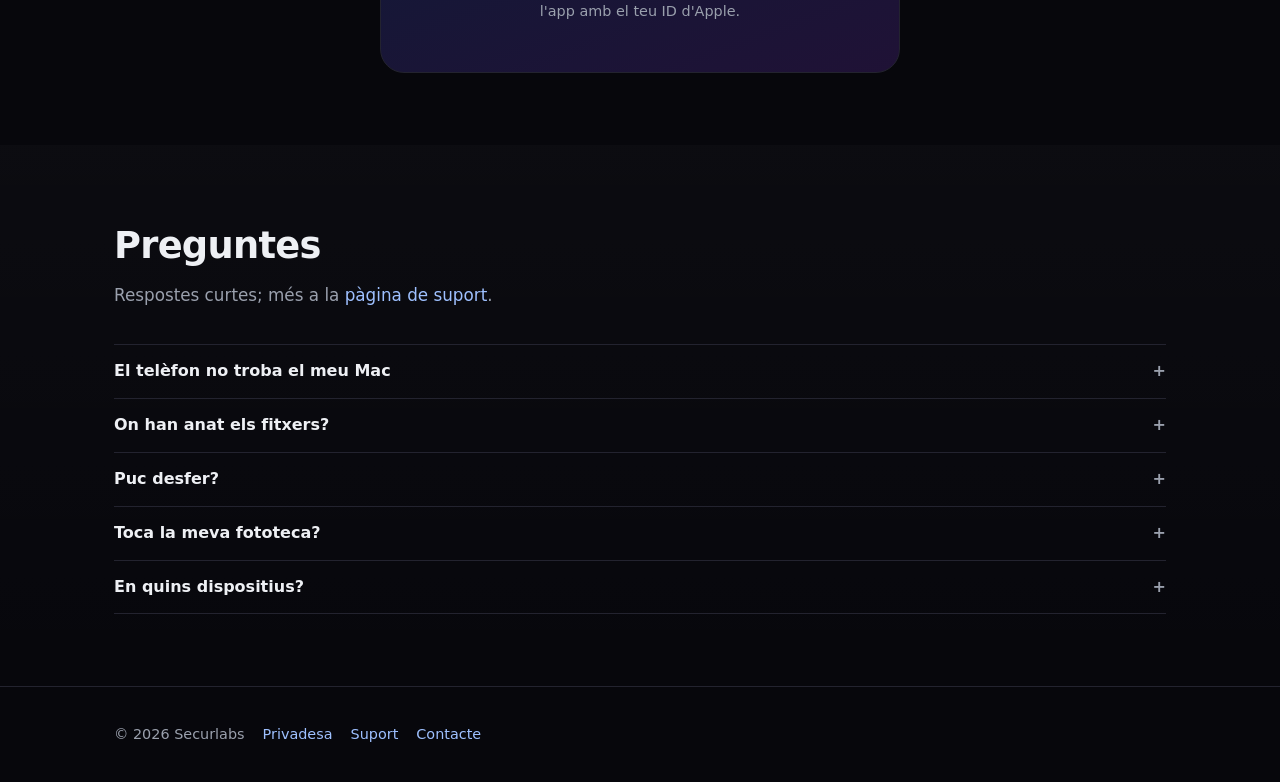
==== commit 202fc9ad: "Language switcher: equal-width EN/ES/CA pills" ====
--- a/ca/index.html
+++ b/ca/index.html
@@ -1 +1 @@
-<!doctype html><html lang="ca"><head><meta charset="utf-8"><meta name="viewport" content="width=device-width,initial-scale=1"><title>DeckSweep — neteja el teu Mac lliscant des de l'iPhone</title><meta name="description" content="Un ajudant al Mac troba captures antigues, duplicats i baixades oblidades; tu els repasses lliscant a l&#x27;iPhone. Els fitxers van a la Paperera; res no surt del teu Mac."><link rel="alternate" hreflang="en" href="https://decksweep.securlabs.net/"><link rel="alternate" hreflang="es" href="https://decksweep.securlabs.net/es/"><link rel="alternate" hreflang="ca" href="https://decksweep.securlabs.net/ca/"><link rel="alternate" hreflang="x-default" href="https://decksweep.securlabs.net/"><link rel="icon" href="../img/icon.png"><link rel="stylesheet" href="../style.css?v=4"></head><body><nav><div class="wrap"><a class="brand" href="/ca/"><img src="../img/icon.png" alt="">DeckSweep</a><div class="links"><a href="#how">Com funciona</a><a href="#features">Funcions</a><a href="#install">Instal·lar</a><a href="#price">Preu</a><a href="#faq">Preguntes</a></div><div class="langs"><a class="" href="/">English</a><a class="" href="/es/">Español</a><a class="on" href="/ca/">Català</a></div><a class="btn small" href="../DeckSweep-1.0.dmg">Baixa per a Mac</a></div></nav><header class="hero"><div class="wrap"><div><h1>Neteja el teu Mac <span>des del teu iPhone.</span></h1><p class="sub">Captures antigues, fotos duplicades, baixades oblidades. DeckSweep les troba al teu Mac i te les reparteix a l'iPhone com una baralla: llisca a la dreta per conservar, a l'esquerra per llençar. Els fitxers van a la Paperera, mai enlloc més.</p><div class="cta"><a class="btn" href="../DeckSweep-1.0.dmg">Baixa per a Mac</a><a class="btn ghost" href="#install">App per a iPhone · aviat a l'App Store</a><span class="note">macOS 14 o posterior · gratuït · notaritzat per Apple · app d'iPhone gratuïta per als teus primers 50 fitxers</span></div></div><div class="phones"><div class="phone back"><img src="../img/01-home.png" alt=""></div><div class="phone front"><img src="../img/02-swipe.png" alt=""></div></div></div></header><section id="how"><div class="wrap"><h2>Com funciona</h2><p class="kicker">Quatre passos. El Mac cerca, el telèfon decideix, la Paperera fa la resta.</p><div class="steps"><div class="step"><div class="n">1</div><h3>El Mac analitza</h3><p>Un ajudant a la barra de menús revisa Escriptori, Baixades, Imatges, Documents i Pel·lícules (tu tries les carpetes) i ordena el que troba.</p></div><div class="step"><div class="n">2</div><h3>Vincula un cop</h3><p>Escaneja el codi QR d'aquest menú amb l'app de l'iPhone. Telèfon i Mac parlen directament per la teva Wi‑Fi, xifrat. Sense compte, sense núvol.</p></div><div class="step"><div class="n">3</div><h3>Llisca</h3><p>Dreta conserva, esquerra llença, avall ho decideixes després. Toca per veure-ho a mida completa. Els duplicats surten amb totes les còpies costat per costat.</p></div><div class="step"><div class="n">4</div><h3>Revisa i aplica</h3><p>Una llista mostra exactament què es mourà, amb un interruptor per si canvies d'idea. Després els fitxers van a la Paperera. Desfer funciona fins i tot després.</p></div></div></div></section><section id="swipe" class="alt"><div class="wrap"><h2>Llisca, com una baralla de cartes</h2><p class="kicker">Una targeta, una decisió, un polze. Tinder per al que sobra al teu Mac, només que aquí mai no es perd res.</p><div class="swipe"><figure><div class="phone"><img src="../img/swipe-trash.png" alt=""></div><h3 class="trash">Llisca a l'esquerra per llençar</h3><p>La targeta es torna vermella i entra a la llista de revisió. Només va a la Paperera quan prems Aplica, i desfer funciona fins i tot després.</p></figure><figure><div class="phone"><img src="../img/swipe-keep.png" alt=""></div><h3 class="keep">Llisca a la dreta per conservar</h3><p>La targeta es torna verda i el fitxer es queda on és. Fes-ho servir per a tot el que no tinguis clar: conservar sempre és gratis.</p></figure></div><p class="more">Llisca cap avall per decidir-ho després; torna al final de la baralla. Toca una targeta per veure-la a mida completa. Sacseja per desfer l'últim lliscament.</p></div></section><section id="features"><div class="wrap"><div class="feature"><div class="shot"><div class="phone"><img src="../img/01-home.png" alt=""></div></div><div><h3>Quant pots recuperar, per baralla</h3><p>Un número per a tot el Mac i després baralles per tipus: captures, duplicats, fotos similars, baixades grans, instal·ladors antics. Cadascuna mostra quants fitxers, quant espai i fins on has arribat.</p></div></div><div class="feature"><div class="shot"><div class="phone"><img src="../img/02-swipe.png" alt=""></div></div><div><h3>Decideix en un segon</h3><p>Cada targeta diu per què hi és — «Captura · fa 14 mesos» — amb nom, mida i carpeta. Llisca amb el polze o fes servir els botons; sacseja per desfer.</p></div></div><div class="feature"><div class="shot"><div class="phone"><img src="../img/03-group.png" alt=""></div></div><div><h3>Duplicats costat per costat</h3><p>Les còpies exactes i les ràfegues gairebé idèntiques arriben com una sola targeta amb totes les còpies visibles. La que es queda està marcada; toca'n una altra per conservar aquella.</p></div></div><div class="feature"><div class="shot"><div class="phone"><img src="../img/04-review.png" alt=""></div></div><div><h3>Res no es mou fins que tu ho diguis</h3><p>Abans que passi res tens la llista completa amb un interruptor per fitxer. Aplicar els envia a la Paperera del Mac i et diu exactament què s'ha mogut i què s'ha deixat al seu lloc.</p></div></div></div></section><section><div class="wrap"><h2>Fet per ser segur</h2><p class="kicker">Esborrar fitxers d'altri és una responsabilitat. Aquestes són les regles que l'ajudant del Mac imposa, no suggeriments.</p><div class="cards"><div class="card"><h3>Només les carpetes que tu tries</h3><p>Mai fitxers del sistema, mai dades d'altres apps, mai la teva fototeca, mai res que no hagis assenyalat.</p></div><div class="card"><h3>Paperera, mai esborrar</h3><p>Tot fitxer va a la Paperera. Buidar-la és un pas a part que confirmes al Mac, només als minuts següents d'aplicar.</p></div><div class="card"><h3>Res no surt del teu Mac</h3><p>El telèfon rep miniatures; el Mac rep decisions. Sense compte, sense analítiques, sense codi de tercers a cap de les dues apps. <a href="/ca/privacy/">Política de privadesa</a>.</p></div><div class="card"><h3>Els fitxers modificats es respecten</h3><p>El que hagi canviat després de l'anàlisi s'omet i s'avisa, així un fitxer que acabes d'editar no pot marxar per una decisió antiga.</p></div></div></div></section><section id="install" class="alt"><div class="wrap"><h2>Instal·lar</h2><p class="kicker">Dues apps, dos minuts.</p><div class="install"><div class="card"><h3>Ajudant per a Mac</h3><ol><li><a href="../DeckSweep-1.0.dmg">Baixa DeckSweep-1.0.dmg</a> i obre'l.</li><li>Arrossega <b>DeckSweepAgent</b> a <b>Aplicacions</b> i obre'l des d'allà. Està notaritzat per Apple, així que s'obre sense avisos.</li><li>Busca ✦ a dalt a la dreta de la pantalla. La primera anàlisi arrenca sola; el menú mostra un codi QR.</li><li>Opcional: <i>Obre en iniciar sessió</i>, i <i>Accés total al disc</i> a Configuració del Sistema per a dates d'«última obertura» exactes.</li></ol></div><div class="card"><h3>App per a iPhone</h3><ol><li>Instal·la DeckSweep des de l'App Store (l'enllaç serà aquí quan es publiqui).</li><li>Obre-la a la mateixa Wi‑Fi que el Mac i permet <i>Xarxa local</i> quan iOS ho demani: així troba el Mac.</li><li>Toca el teu Mac, després <b>Escaneja el QR</b> i apunta la càmera al menú. A partir d'aquí es reconnecta sola.</li><li>Sense Mac a mà? <b>Prova sense Mac</b> recorre tot el flux amb dades d'exemple.</li></ol></div></div></div></section><section id="price"><div class="wrap"><h2 style="text-align:center">Preu</h2><p class="kicker" style="text-align:center">L'ajudant per a Mac és gratuït. L'app d'iPhone és gratuïta per provar, i després un sol pagament.</p><div class="price"><div class="big">9,99 € <small>pagament únic</small></div><p><b>DeckSweep Unlimited</b>: sense límit de fitxers, tots els Mac que vinculis, En família. Sense subscripció.</p><p class="note" style="color:var(--muted);font-size:.9rem">Els teus primers 50 fitxers són gratuïts. Es compra dins de l'app amb el teu ID d'Apple.</p></div></div></section><section id="faq" class="alt"><div class="wrap"><h2>Preguntes</h2><p class="kicker">Respostes curtes; més a la <a href="/ca/support/">pàgina de suport</a>.</p><details><summary>El telèfon no troba el meu Mac</summary><p>Tots dos a la mateixa Wi‑Fi, ✦ a la barra de menús del Mac, i <i>Xarxa local</i> permesa per a DeckSweep a la Configuració d'iOS.</p></details><details><summary>On han anat els fitxers?</summary><p>A la Paperera del teu Mac. Finder → Paperera, o <i>Mostra la Paperera</i> al menú. Res no s'esborra fins que buidis la Paperera tu mateix.</p></details><details><summary>Puc desfer?</summary><p>Sacseja el telèfon per a l'últim lliscament; fes servir la llista de revisió abans d'aplicar; després d'aplicar, el menú del Mac retorna els fitxers mentre encara siguin a la Paperera.</p></details><details><summary>Toca la meva fototeca?</summary><p>No. Mai no entra a fototeques, apps ni altres paquets.</p></details><details><summary>En quins dispositius?</summary><p>macOS 14 Sonoma o posterior, Apple silicon o Intel. iPhone amb iOS 17 o posterior.</p></details></div></section><footer><div class="wrap"><span>© 2026 Securlabs</span><a href="/ca/privacy/">Privadesa</a><a href="/ca/support/">Suport</a><a href="mailto:a.estevez@gmail.com">Contacte</a></div></footer></body></html>+<!doctype html><html lang="ca"><head><meta charset="utf-8"><meta name="viewport" content="width=device-width,initial-scale=1"><title>DeckSweep — neteja el teu Mac lliscant des de l'iPhone</title><meta name="description" content="Un ajudant al Mac troba captures antigues, duplicats i baixades oblidades; tu els repasses lliscant a l&#x27;iPhone. Els fitxers van a la Paperera; res no surt del teu Mac."><link rel="alternate" hreflang="en" href="https://decksweep.securlabs.net/"><link rel="alternate" hreflang="es" href="https://decksweep.securlabs.net/es/"><link rel="alternate" hreflang="ca" href="https://decksweep.securlabs.net/ca/"><link rel="alternate" hreflang="x-default" href="https://decksweep.securlabs.net/"><link rel="icon" href="../img/icon.png"><link rel="stylesheet" href="../style.css?v=4"></head><body><nav><div class="wrap"><a class="brand" href="/ca/"><img src="../img/icon.png" alt="">DeckSweep</a><div class="links"><a href="#how">Com funciona</a><a href="#features">Funcions</a><a href="#install">Instal·lar</a><a href="#price">Preu</a><a href="#faq">Preguntes</a></div><div class="langs"><a class="" href="/" lang="en" hreflang="en" title="English" aria-label="English">EN</a><a class="" href="/es/" lang="es" hreflang="es" title="Español" aria-label="Español">ES</a><a class="on" href="/ca/" lang="ca" hreflang="ca" title="Català" aria-label="Català">CA</a></div><a class="btn small" href="../DeckSweep-1.0.dmg">Baixa per a Mac</a></div></nav><header class="hero"><div class="wrap"><div><h1>Neteja el teu Mac <span>des del teu iPhone.</span></h1><p class="sub">Captures antigues, fotos duplicades, baixades oblidades. DeckSweep les troba al teu Mac i te les reparteix a l'iPhone com una baralla: llisca a la dreta per conservar, a l'esquerra per llençar. Els fitxers van a la Paperera, mai enlloc més.</p><div class="cta"><a class="btn" href="../DeckSweep-1.0.dmg">Baixa per a Mac</a><a class="btn ghost" href="#install">App per a iPhone · aviat a l'App Store</a><span class="note">macOS 14 o posterior · gratuït · notaritzat per Apple · app d'iPhone gratuïta per als teus primers 50 fitxers</span></div></div><div class="phones"><div class="phone back"><img src="../img/01-home.png" alt=""></div><div class="phone front"><img src="../img/02-swipe.png" alt=""></div></div></div></header><section id="how"><div class="wrap"><h2>Com funciona</h2><p class="kicker">Quatre passos. El Mac cerca, el telèfon decideix, la Paperera fa la resta.</p><div class="steps"><div class="step"><div class="n">1</div><h3>El Mac analitza</h3><p>Un ajudant a la barra de menús revisa Escriptori, Baixades, Imatges, Documents i Pel·lícules (tu tries les carpetes) i ordena el que troba.</p></div><div class="step"><div class="n">2</div><h3>Vincula un cop</h3><p>Escaneja el codi QR d'aquest menú amb l'app de l'iPhone. Telèfon i Mac parlen directament per la teva Wi‑Fi, xifrat. Sense compte, sense núvol.</p></div><div class="step"><div class="n">3</div><h3>Llisca</h3><p>Dreta conserva, esquerra llença, avall ho decideixes després. Toca per veure-ho a mida completa. Els duplicats surten amb totes les còpies costat per costat.</p></div><div class="step"><div class="n">4</div><h3>Revisa i aplica</h3><p>Una llista mostra exactament què es mourà, amb un interruptor per si canvies d'idea. Després els fitxers van a la Paperera. Desfer funciona fins i tot després.</p></div></div></div></section><section id="swipe" class="alt"><div class="wrap"><h2>Llisca, com una baralla de cartes</h2><p class="kicker">Una targeta, una decisió, un polze. Tinder per al que sobra al teu Mac, només que aquí mai no es perd res.</p><div class="swipe"><figure><div class="phone"><img src="../img/swipe-trash.png" alt=""></div><h3 class="trash">Llisca a l'esquerra per llençar</h3><p>La targeta es torna vermella i entra a la llista de revisió. Només va a la Paperera quan prems Aplica, i desfer funciona fins i tot després.</p></figure><figure><div class="phone"><img src="../img/swipe-keep.png" alt=""></div><h3 class="keep">Llisca a la dreta per conservar</h3><p>La targeta es torna verda i el fitxer es queda on és. Fes-ho servir per a tot el que no tinguis clar: conservar sempre és gratis.</p></figure></div><p class="more">Llisca cap avall per decidir-ho després; torna al final de la baralla. Toca una targeta per veure-la a mida completa. Sacseja per desfer l'últim lliscament.</p></div></section><section id="features"><div class="wrap"><div class="feature"><div class="shot"><div class="phone"><img src="../img/01-home.png" alt=""></div></div><div><h3>Quant pots recuperar, per baralla</h3><p>Un número per a tot el Mac i després baralles per tipus: captures, duplicats, fotos similars, baixades grans, instal·ladors antics. Cadascuna mostra quants fitxers, quant espai i fins on has arribat.</p></div></div><div class="feature"><div class="shot"><div class="phone"><img src="../img/02-swipe.png" alt=""></div></div><div><h3>Decideix en un segon</h3><p>Cada targeta diu per què hi és — «Captura · fa 14 mesos» — amb nom, mida i carpeta. Llisca amb el polze o fes servir els botons; sacseja per desfer.</p></div></div><div class="feature"><div class="shot"><div class="phone"><img src="../img/03-group.png" alt=""></div></div><div><h3>Duplicats costat per costat</h3><p>Les còpies exactes i les ràfegues gairebé idèntiques arriben com una sola targeta amb totes les còpies visibles. La que es queda està marcada; toca'n una altra per conservar aquella.</p></div></div><div class="feature"><div class="shot"><div class="phone"><img src="../img/04-review.png" alt=""></div></div><div><h3>Res no es mou fins que tu ho diguis</h3><p>Abans que passi res tens la llista completa amb un interruptor per fitxer. Aplicar els envia a la Paperera del Mac i et diu exactament què s'ha mogut i què s'ha deixat al seu lloc.</p></div></div></div></section><section><div class="wrap"><h2>Fet per ser segur</h2><p class="kicker">Esborrar fitxers d'altri és una responsabilitat. Aquestes són les regles que l'ajudant del Mac imposa, no suggeriments.</p><div class="cards"><div class="card"><h3>Només les carpetes que tu tries</h3><p>Mai fitxers del sistema, mai dades d'altres apps, mai la teva fototeca, mai res que no hagis assenyalat.</p></div><div class="card"><h3>Paperera, mai esborrar</h3><p>Tot fitxer va a la Paperera. Buidar-la és un pas a part que confirmes al Mac, només als minuts següents d'aplicar.</p></div><div class="card"><h3>Res no surt del teu Mac</h3><p>El telèfon rep miniatures; el Mac rep decisions. Sense compte, sense analítiques, sense codi de tercers a cap de les dues apps. <a href="/ca/privacy/">Política de privadesa</a>.</p></div><div class="card"><h3>Els fitxers modificats es respecten</h3><p>El que hagi canviat després de l'anàlisi s'omet i s'avisa, així un fitxer que acabes d'editar no pot marxar per una decisió antiga.</p></div></div></div></section><section id="install" class="alt"><div class="wrap"><h2>Instal·lar</h2><p class="kicker">Dues apps, dos minuts.</p><div class="install"><div class="card"><h3>Ajudant per a Mac</h3><ol><li><a href="../DeckSweep-1.0.dmg">Baixa DeckSweep-1.0.dmg</a> i obre'l.</li><li>Arrossega <b>DeckSweepAgent</b> a <b>Aplicacions</b> i obre'l des d'allà. Està notaritzat per Apple, així que s'obre sense avisos.</li><li>Busca ✦ a dalt a la dreta de la pantalla. La primera anàlisi arrenca sola; el menú mostra un codi QR.</li><li>Opcional: <i>Obre en iniciar sessió</i>, i <i>Accés total al disc</i> a Configuració del Sistema per a dates d'«última obertura» exactes.</li></ol></div><div class="card"><h3>App per a iPhone</h3><ol><li>Instal·la DeckSweep des de l'App Store (l'enllaç serà aquí quan es publiqui).</li><li>Obre-la a la mateixa Wi‑Fi que el Mac i permet <i>Xarxa local</i> quan iOS ho demani: així troba el Mac.</li><li>Toca el teu Mac, després <b>Escaneja el QR</b> i apunta la càmera al menú. A partir d'aquí es reconnecta sola.</li><li>Sense Mac a mà? <b>Prova sense Mac</b> recorre tot el flux amb dades d'exemple.</li></ol></div></div></div></section><section id="price"><div class="wrap"><h2 style="text-align:center">Preu</h2><p class="kicker" style="text-align:center">L'ajudant per a Mac és gratuït. L'app d'iPhone és gratuïta per provar, i després un sol pagament.</p><div class="price"><div class="big">9,99 € <small>pagament únic</small></div><p><b>DeckSweep Unlimited</b>: sense límit de fitxers, tots els Mac que vinculis, En família. Sense subscripció.</p><p class="note" style="color:var(--muted);font-size:.9rem">Els teus primers 50 fitxers són gratuïts. Es compra dins de l'app amb el teu ID d'Apple.</p></div></div></section><section id="faq" class="alt"><div class="wrap"><h2>Preguntes</h2><p class="kicker">Respostes curtes; més a la <a href="/ca/support/">pàgina de suport</a>.</p><details><summary>El telèfon no troba el meu Mac</summary><p>Tots dos a la mateixa Wi‑Fi, ✦ a la barra de menús del Mac, i <i>Xarxa local</i> permesa per a DeckSweep a la Configuració d'iOS.</p></details><details><summary>On han anat els fitxers?</summary><p>A la Paperera del teu Mac. Finder → Paperera, o <i>Mostra la Paperera</i> al menú. Res no s'esborra fins que buidis la Paperera tu mateix.</p></details><details><summary>Puc desfer?</summary><p>Sacseja el telèfon per a l'últim lliscament; fes servir la llista de revisió abans d'aplicar; després d'aplicar, el menú del Mac retorna els fitxers mentre encara siguin a la Paperera.</p></details><details><summary>Toca la meva fototeca?</summary><p>No. Mai no entra a fototeques, apps ni altres paquets.</p></details><details><summary>En quins dispositius?</summary><p>macOS 14 Sonoma o posterior, Apple silicon o Intel. iPhone amb iOS 17 o posterior.</p></details></div></section><footer><div class="wrap"><span>© 2026 Securlabs</span><a href="/ca/privacy/">Privadesa</a><a href="/ca/support/">Suport</a><a href="mailto:a.estevez@gmail.com">Contacte</a></div></footer></body></html>
--- a/style.css
+++ b/style.css
@@ -45,7 +45,7 @@
 /* docs pages */
 main.doc{max-width:720px;margin:0 auto;padding:48px 24px}
 @media (max-width:860px){.hero{padding-top:40px}.hero .wrap{grid-template-columns:1fr;gap:16px}.phones{height:540px;order:-1;margin-bottom:8px}.phone{width:180px}.phone.front{right:6%;top:0}.phone.back{right:48%;top:36px}.steps,.cards,.install{grid-template-columns:1fr}.feature{grid-template-columns:1fr;gap:24px}.feature:nth-child(even) .shot{order:0}nav .links{display:none}}
-.langs{display:flex;gap:10px;font-size:.85rem;margin-left:12px}.langs a{color:var(--muted)}.langs a.on{color:var(--text);font-weight:600}.langs a:hover{text-decoration:none;color:var(--text)}
+.langs{display:flex;gap:6px;margin-left:12px}.langs a{width:38px;height:30px;display:grid;place-items:center;border:1px solid var(--line);border-radius:8px;font-size:.78rem;font-weight:600;letter-spacing:.04em;color:var(--muted)}.langs a.on{color:#fff;background:var(--accent);border-color:var(--accent)}.langs a:hover{text-decoration:none;color:var(--text);border-color:#3a3a48}
 @media (max-width:860px){.langs{margin-left:auto}}
 .swipe{display:grid;grid-template-columns:1fr 1fr;gap:40px;margin-top:8px}.swipe figure{margin:0;text-align:center}
 .swipe .phone{position:static;width:240px;margin:0 auto 18px;transform:none}.swipe h3{margin:0 0 6px;font-size:1.2rem}.swipe p{color:var(--muted);margin:0 auto;max-width:28rem}
